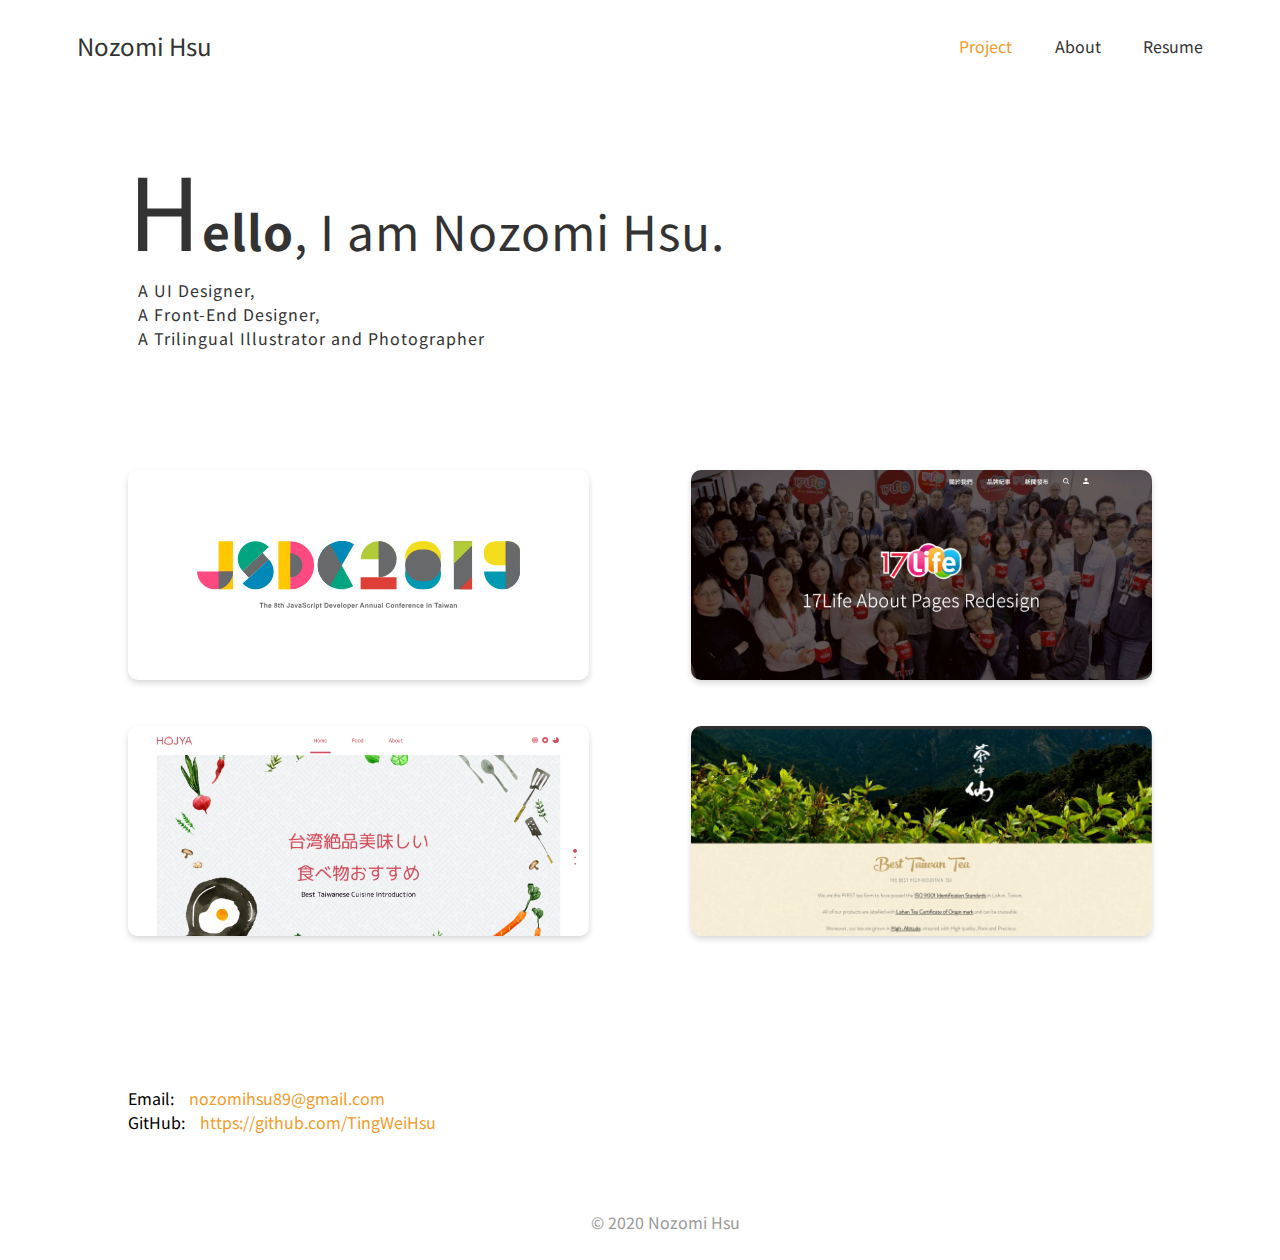
==== index.html @ 860fde5e "testing" ====
<!DOCTYPE html>
<html lang="en">
<head>
    <meta charset="utf-8">
    <meta http-equiv="X-UA-Compatible" content="IE=edge">
    <meta name="viewport" content="width=device-width, initial-scale=1">
    <meta name="renderer" content="webkit">
    <link rel="shortcut icon" type="image/png" href=""/>
    <title>Nozomi Hsu</title>
    <meta name="description" content="Nozomi Hsu, a UI designer's portfolio web" />
    <meta name="keywords" content="Nozomi,TingWei,Hsu,portfolio,works,jobs,illustrator,UI,UX,Designer" />
    <meta name="copyright" content="Nozomi Hsu" />
    <meta name="author" content="Nozomi Hsu">
    <link href="https://fonts.googleapis.com/css?family=Noto+Sans+TC&display=swap" rel="stylesheet">
    <link rel="stylesheet" type="text/css" href="sass/reset.css" media="all" />
    <link rel="stylesheet" type="text/css" href="sass/style.css" media="all" />
</head>
<body class="wrap">
    <nav class="navigation">
        <div class="navigation__title"><a href="index.html" >Nozomi Hsu</a></div>
        <div class="navigation__list">
            <a href="index.html" class="navigation__list--active">Project</a>
            <a href="https://medium.com/@nozomihsu" target="_blank">About</a>
            <a href="https://drive.google.com/file/d/1fZrDjaXL3hizTKnYg3GWvmfDNclPQWxR/view?usp=sharing" target="_blank">Resume</a>
        </div>
    </nav>

    <header class="header__sec">
        <h1 class="header__sec--title">
            <span class="text--largest">H</span><span class="text--bolder">ello</span>, I am Nozomi Hsu.
        </h1>
        <p class="header__sec--para">
            A UI Designer,<br>
            A Front-End Designer,<br>
            A Trilingual Illustrator and Photographer
        </p>
    </header>

    <main>
        <div class="main__container">
            <section class="main__container__item">
                <div class="main__container__image--jsdc"></div>
                <a href="https://www.behance.net/gallery/88829731/JSDC2019-" target="_blank">
                    <div class="overlay">
                        <h2 class="bolder-text">JSDC 2019 Visual Design</h2>
                    </div>
                </a>
            </section>
            <section class="main__container__item">
                <div class="main__container__img--about"></div>
                <a href="https://www.behance.net/gallery/88892265/17Life-Redesign-" target="_blank">
                    <div class="overlay">
                        <h2 class="bolder-text">About Page Redesign Project</h2>
                    </div>
                </a>
            </section>
        </div>
        <div class="main__container">
            <section class="main__container__item">
                <div class="main__container__img--hojya"></div>
                <a href="https://github.com/TingWeiHsu/HoJya" target="_blank">
                    <div class="overlay">
                        <h2 class="bolder-text">HOJYA Taiwanese Food Web Design</h2>
                    </div>
                </a>
            </section>
            <section class="main__container__item">
                <div class="main__container__img--tea"></div>
                <a href="https://www.behance.net/gallery/72332009/Redesign-Taiwanese-Tea-Shop-Site" target="_blank">
                    <div class="overlay">
                        <h2 class="bolder-text">Taiwanese Tea Shop Site UI Redesign</h2>
                    </div>
                </a>
            </section>
        </div>
    </main>

    <footer class="footer">
        <div class="footer__infor">
            Email:<a href="mailto:nozomihsu89@gmail.com" class="text--theme">nozomihsu89@gmail.com</a><br>
            GitHub:<a href="https://github.com/TingWeiHsu" target="_blank" class="text--theme">https://github.com/TingWeiHsu</a>   
        </div>
        <div class="footer__copyright">© 2020 Nozomi Hsu </div>
    </footer>
    
</body>
</html>
---- sass/style.css ----
@charset "UTF-8";
/* ======================= css reset ========================== */
html, body, div, span, applet, object, iframe,
h1, h2, h3, h4, h5, h6, p, blockquote, pre,
a, abbr, acronym, address, big, cite, code,
del, dfn, em, img, ins, kbd, q, s, samp,
small, strike, strong, sub, sup, tt, var,
b, u, i, center,
dl, dt, dd, ol, ul, li,
fieldset, form, label, legend,
table, caption, tbody, tfoot, thead, tr, th, td,
article, aside, canvas, details, embed,
figure, figcaption, footer, header, hgroup,
menu, nav, output, ruby, section, summary,
time, mark, audio, video {
  margin: 0;
  padding: 0;
  border: 0;
  font-size: 100%;
  font-weight: normal;
  font: inherit;
  vertical-align: baseline;
  font-family: 'Noto Sans TC', sans-serif, "微軟正黑體";
}

/* HTML5 display-role reset for older browsers */
article, aside, details, figcaption, figure,
footer, header, hgroup, menu, nav, section {
  display: block;
}

body {
  line-height: 1;
}

ol, ul {
  list-style: none;
}

blockquote, q {
  quotes: none;
}

blockquote:before, blockquote:after,
q:before, q:after {
  content: '';
  content: none;
}

table {
  border-collapse: collapse;
  border-spacing: 0;
}

/* ======================= css common style ========================== */
a {
  text-decoration: none;
  color: #333333;
  font-size: 1rem;
}

a:hover {
  color: #f39a27;
}

h1, h2, h3, h4, h5, h6, p, li {
  color: #333333;
  letter-spacing: 1px;
}

* {
  -webkit-box-sizing: border-box;
  box-sizing: border-box;
}

.wrap {
  margin: 0 6vw;
}

.navigation {
  display: -webkit-box;
  display: -ms-flexbox;
  display: flex;
  -webkit-box-align: center;
      -ms-flex-align: center;
          align-items: center;
  -webkit-box-pack: justify;
      -ms-flex-pack: justify;
          justify-content: space-between;
  margin: 34px 0;
}

.navigation .navigation__title a {
  font-size: 1.5rem;
}

.navigation .navigation__list a {
  padding-right: 3vw;
}

.navigation .navigation__list a:nth-child(3) {
  padding-right: 0;
}

.navigation .navigation__list a.navigation__list--active {
  color: #f39a27;
}

.header__sec {
  margin: 100px 4vw;
}

.header__sec .header__sec--title {
  font-size: 3rem;
}

.header__sec .header__sec--title .text--largest {
  font-size: 6.25rem;
}

.header__sec .header__sec--title .text--bolder {
  font-weight: bold;
}

.header__sec .header__sec--para {
  padding: 20px 10px;
  line-height: 1.5;
}

.main__container {
  display: -webkit-box;
  display: -ms-flexbox;
  display: flex;
  margin: 0 4vw 46px 4vw;
  width: auto;
  -webkit-box-align: center;
      -ms-flex-align: center;
          align-items: center;
  -webkit-box-pack: justify;
      -ms-flex-pack: justify;
          justify-content: space-between;
}

.main__container .main__container__item {
  width: 45%;
  height: 210px;
  position: relative;
  border-radius: 10px;
  -webkit-box-shadow: 0 3px 6px 0 rgba(0, 0, 0, 0.16);
          box-shadow: 0 3px 6px 0 rgba(0, 0, 0, 0.16);
}

.main__container .main__container__item .main__container__image--jsdc {
  border-radius: 10px;
  background-image: url("../image/homepage/jsdclogo.svg");
  background-color: transparent;
  height: 210px;
  background-position: center;
  background-repeat: no-repeat;
  background-size: 70%;
}

.main__container .main__container__item .main__container__img--about {
  border-radius: 10px;
  background-image: url("../image/homepage/17about.jpg");
  background-color: transparent;
  height: 210px;
  background-position: center;
  background-repeat: no-repeat;
  background-size: cover;
}

.main__container .main__container__item .main__container__img--hojya {
  border-radius: 10px;
  background-image: url("../image/homepage/hojya.png");
  background-color: #F4F5F6;
  height: 210px;
  background-position: top;
  background-repeat: no-repeat;
  background-size: cover;
}

.main__container .main__container__item .main__container__img--tea {
  border-radius: 10px;
  background-image: url("../image/homepage/tea.jpg");
  background-color: transparent;
  height: 210px;
  background-position: center;
  background-repeat: no-repeat;
  background-size: cover;
}

.main__container .main__container__item .overlay {
  position: absolute;
  top: 0;
  bottom: 0;
  left: 0;
  right: 0;
  height: 100%;
  width: 100%;
  border-radius: 10px;
  opacity: 0;
  -webkit-transition: .5s ease;
  transition: .5s ease;
  background-color: rgba(243, 154, 39, 0.85);
}

.main__container .main__container__item .overlay .bolder-text {
  color: white;
  font-weight: bold;
  position: absolute;
  line-height: 1.5;
  top: 50%;
  left: 50%;
  -webkit-transform: translate(-50%, -50%);
  transform: translate(-50%, -50%);
  text-align: center;
}

.main__container .main__container__item:hover .overlay {
  opacity: 1;
}

.footer {
  margin: 150px 0 30px 4vw;
}

.footer .footer__infor {
  padding-bottom: 50px;
  line-height: 1.5;
}

.footer .footer__infor .text--theme {
  padding-left: 15px;
  color: #f39a27;
}

.footer .footer__copyright {
  text-align: center;
  padding-top: 30px;
  color: #999999;
}

@media (max-width: 480px) {
  .navigation {
    display: block;
  }
  .navigation .navigation__list {
    padding-top: 20px;
  }
  .header__sec {
    margin: 80px 4vw 60px 4vw;
  }
  .header__sec .header__sec--title {
    font-size: 2rem;
  }
  .header__sec .header__sec--title .text--largest {
    font-size: 5rem;
  }
  .header__sec .header__sec--title .text--bolder {
    font-weight: bold;
  }
  .main__container {
    display: block;
    margin: 0px 4vw 0px 4vw;
  }
  .main__container .main__container__item {
    width: 100%;
    height: 210px;
    margin: 28px 0;
  }
  .footer {
    margin: 80px 4vw 28px 4vw;
  }
  .footer .footer__infor br {
    display: none;
  }
  .footer .footer__infor .text--theme {
    padding: 0 0;
    display: block;
  }
}
/*# sourceMappingURL=style.css.map */
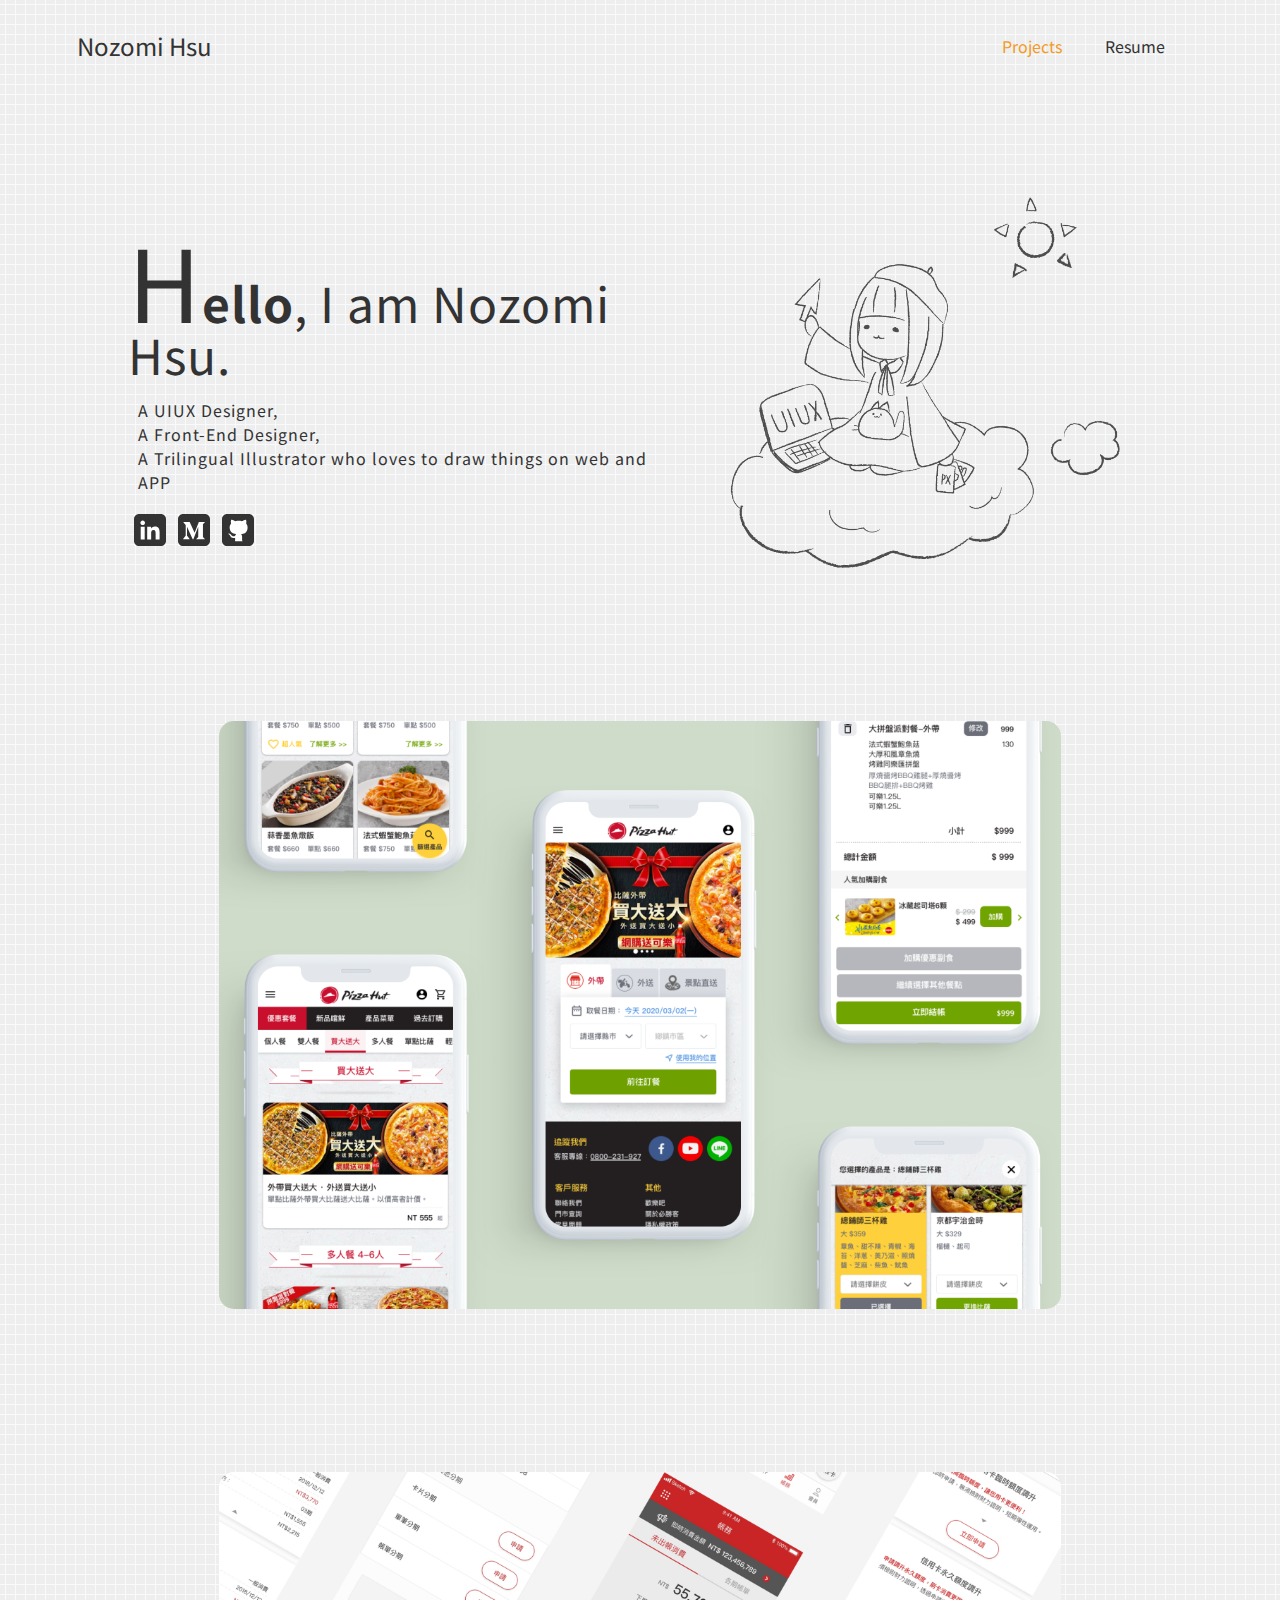
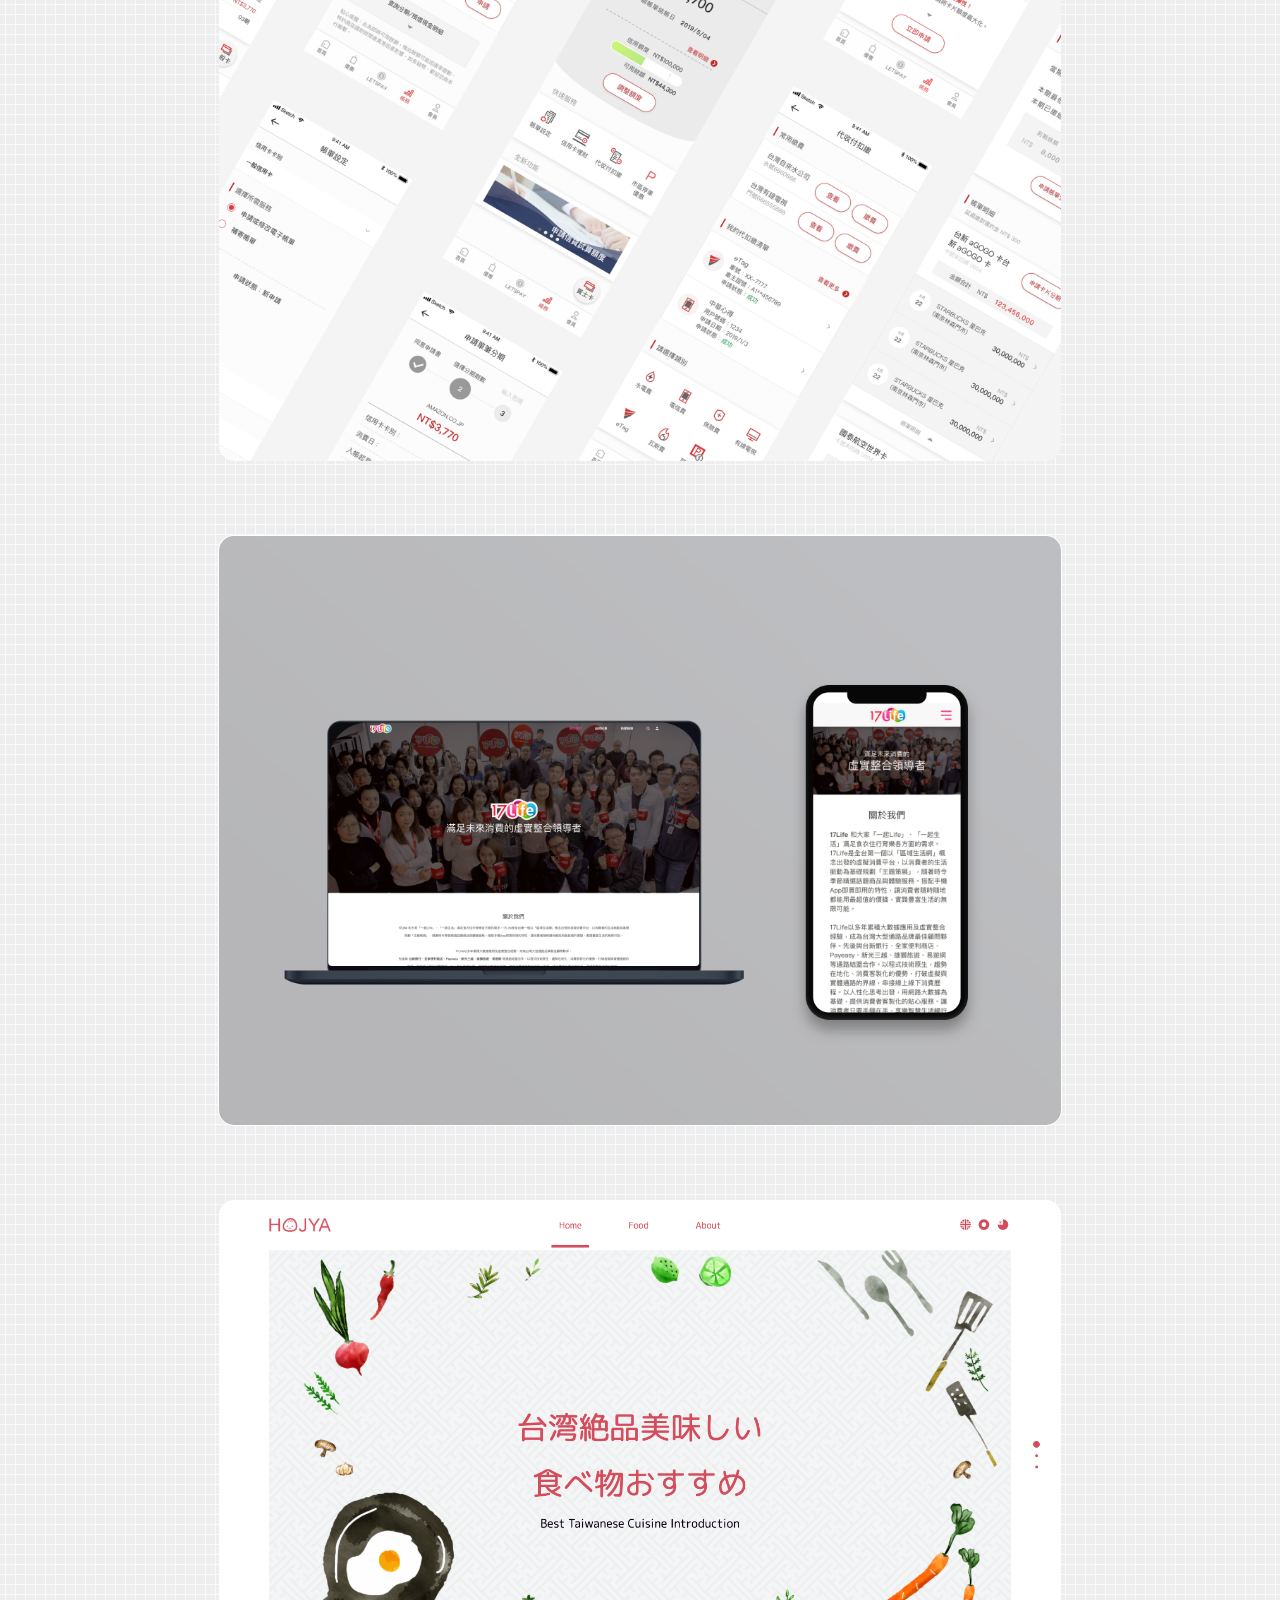
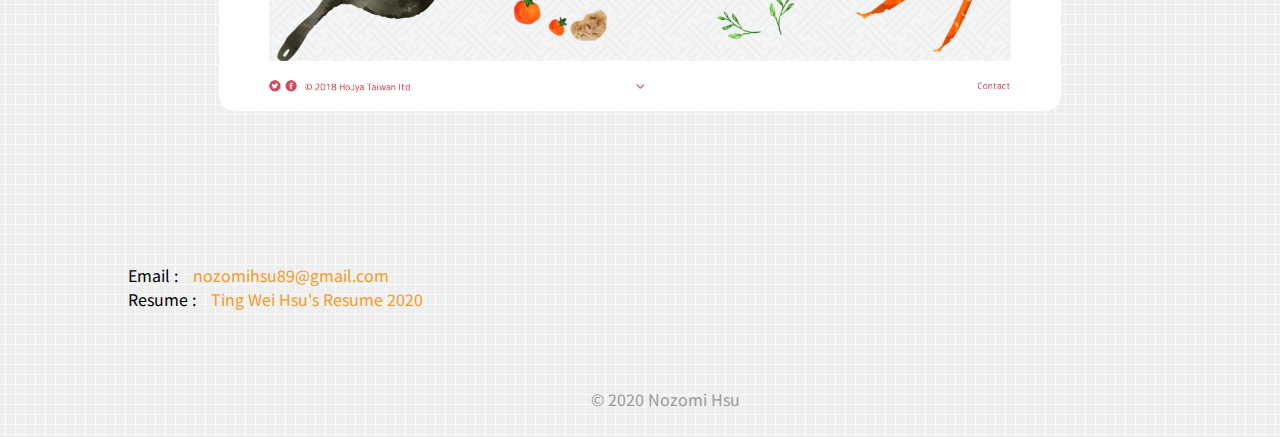
==== commit d8154e7b: "redesign the website for new version basic finished" ====
--- a/index.html
+++ b/index.html
@@ -19,24 +19,123 @@
     <nav class="navigation">
         <div class="navigation__title"><a href="index.html" >Nozomi Hsu</a></div>
         <div class="navigation__list">
-            <a href="index.html" class="navigation__list--active">Project</a>
-            <a href="https://medium.com/@nozomihsu" target="_blank">About</a>
-            <a href="https://drive.google.com/file/d/1fZrDjaXL3hizTKnYg3GWvmfDNclPQWxR/view?usp=sharing" target="_blank">Resume</a>
+            <a href="index.html" class="navigation__list--active">Projects</a>
+            <!-- <a href="https://medium.com/@nozomihsu" target="_blank">About</a> -->
+            <a href="https://drive.google.com/file/d/18PZHGTj461xkDct2hyRKhwxTHS4L-NB6/view?usp=sharing" target="_blank">Resume</a>
         </div>
     </nav>
 
     <header class="header__sec">
-        <h1 class="header__sec--title">
-            <span class="text--largest">H</span><span class="text--bolder">ello</span>, I am Nozomi Hsu.
-        </h1>
-        <p class="header__sec--para">
-            A UI Designer,<br>
-            A Front-End Designer,<br>
-            A Trilingual Illustrator and Photographer
-        </p>
+        <div class="header__sec--information">
+            <h1 class="header__sec--title">
+                <span class="text--largest">H</span><span class="text--bolder">ello</span>, I am Nozomi Hsu.
+            </h1>
+            <p class="header__sec--para">
+                A UIUX Designer,<br>
+                A Front-End Designer,<br>
+                A Trilingual Illustrator who loves to draw things on web and APP<br>
+            </p>
+            <div>
+                <a href="https://www.linkedin.com/in/tingwei-hsu-nozomi" target="_blank" class="header__link link__media--linkedin"></a>
+                <a href="https://medium.com/@nozomihsu" target="_blank" class="header__link link__media--medium"></a>
+                <a href="https://github.com/TingWeiHsu" target="_blank" class="header__link link__media--github"></a>
+            </div>
+        </div>
+        <div class="header__sec--banner">
+            <img src="./image/homepage/self_dark.png" alt="I am Nozomi, an illustrator and a UIUX Designer">
+        </div>
     </header>
 
     <main>
+        <div class="project__sec">
+            <a href="https://link.medium.com/4LnDRym8u9" target="_blank">
+                <img src="./image/homepage/pizzahut_redesign_project.png" alt="">
+                <div class="overlay">
+                    <div class="project--box">
+                        <h2 class="project--box__title">PizzaHut UX Research & Web Redesign</h2>
+                        <p class="project--box__tag">UX Design</p>
+                        <p class="project--box__tag">Usability testing</p>
+                        <p class="project--box__tag">User Interview</p>
+                        <p class="project--box__tag">UI Design</p>
+                        <p class="project--box__detail">
+                            <span class="detail--title">Timeline:</span>Dec. 2019 - May 2020
+                        </p>
+                    </div>
+                </div>
+            </a>
+        </div>
+
+        <div class="project__sec">
+            <a href="https://www.behance.net/gallery/88829731/JSDC2019-" target="_blank">
+                <img src="./image/homepage/jsdc__graphicdesign.png" alt="">
+                <div class="overlay">
+                    <div class="project--box">
+                        <h2 class="project--box__title">JavaScript Developer Conference 2019 Visual Design</h2>
+                        <p class="project--box__tag">Visual Design</p>
+                        <p class="project--box__tag">Character Design</p>
+                        <p class="project--box__detail">
+                            <span class="detail--title">Timeline:</span>April - Oct. 2019
+                        </p>
+                    </div>
+                </div>
+            </a>
+        </div>
+
+        <div class="project__sec">
+            <a href="#" target="_blank" style="pointer-events: none;">
+                <img src="./image/homepage/richart_life_cardaily_redesign.png" alt="">
+                <div class="overlay">
+                    <div class="project--box">
+                        <h2 class="project--box__title">Bank APP UI Redesign
+                            <img src="./image/homepage/Lock.svg" alt="" class="sec--locked">
+                        </h2>
+                        <p class="project--box__tag">UI Design</p>
+                        <p class="project--box__tag">Web Development</p>
+                        <p class="project--box__tag">Design Guideline</p>
+                        <p class="project--box__detail">
+                            <span class="detail--title">Timeline:</span>Feb. 2019 - March. 2020
+                        </p>
+                    </div>
+                </div>
+            </a>
+        </div>
+
+        <div class="project__sec">
+            <a href="https://www.behance.net/gallery/88892265/17Life-Redesign-" target="_blank">
+                <img src="./image/homepage/17life_redesign.png" alt="" style="background-color: #ffffff;">
+                <div class="overlay">
+                    <div class="project--box">
+                        <h2 class="project--box__title">17Life About Page Redesign</h2>
+                        <p class="project--box__tag">UI Design</p>
+                        <p class="project--box__tag">Web Development</p>
+                        <p class="project--box__detail">
+                            <span class="detail--title">Timeline:</span>Dec. 2018 - Feb. 2019
+                        </p>
+                    </div>
+                </div>
+            </a>
+        </div>
+
+        <div class="project__sec">
+            <a href="https://hojya-taiwan-food.firebaseapp.com/index.html" target="_blank">
+                <img src="./image/homepage/hojya_project.png" alt="">
+                <div class="overlay">
+                    <div class="project--box">
+                        <h2 class="project--box__title">HoJya - Taiwanese food website</h2>
+                        <p class="project--box__tag">Web Development</p>
+                        <p class="project--box__tag">UI Design</p>
+                        <p class="project--box__tag">Visual Design</p>
+                        <p class="project--box__detail">
+                            <span class="detail--title">Timeline:</span>Oct. 2018 - Nov. 2018
+                        </p>
+                    </div>
+                </div>
+            </a>
+        </div>
+
+    </main>
+
+    <!-- <main>
         <div class="main__container">
             <section class="main__container__item">
                 <div class="main__container__image--jsdc"></div>
@@ -73,12 +172,12 @@
                 </a>
             </section>
         </div>
-    </main>
+    </main> -->
 
     <footer class="footer">
         <div class="footer__infor">
-            Email:<a href="mailto:nozomihsu89@gmail.com" class="text--theme">nozomihsu89@gmail.com</a><br>
-            GitHub:<a href="https://github.com/TingWeiHsu" target="_blank" class="text--theme">https://github.com/TingWeiHsu</a>   
+            Email :<a href="mailto:nozomihsu89@gmail.com" class="text--theme">nozomihsu89@gmail.com</a><br>
+            Resume :<a href="https://drive.google.com/file/d/18PZHGTj461xkDct2hyRKhwxTHS4L-NB6/view?usp=sharing" target="_blank" class="text--theme">Ting Wei Hsu's Resume 2020</a>   
         </div>
         <div class="footer__copyright">© 2020 Nozomi Hsu </div>
     </footer>
--- a/sass/style.css
+++ b/sass/style.css
@@ -75,6 +75,13 @@
 
 .wrap {
   margin: 0 6vw;
+  background-color: #eeeeee;
+  background-image: url("../image/homepage/chalk_bg_white.svg");
+  background-repeat: repeat;
+}
+
+.gray_bg {
+  background-color: #f4f4f4;
 }
 
 .navigation {
@@ -108,23 +115,153 @@
 
 .header__sec {
   margin: 100px 4vw;
-}
-
-.header__sec .header__sec--title {
+  display: -webkit-box;
+  display: -ms-flexbox;
+  display: flex;
+  -webkit-box-align: center;
+      -ms-flex-align: center;
+          align-items: center;
+  -webkit-box-pack: justify;
+      -ms-flex-pack: justify;
+          justify-content: space-between;
+}
+
+.header__sec .header__sec--information {
+  width: 80vw;
+}
+
+.header__sec .header__sec--information .header__sec--title {
   font-size: 3rem;
 }
 
-.header__sec .header__sec--title .text--largest {
+.header__sec .header__sec--information .header__sec--title .text--largest {
   font-size: 6.25rem;
 }
 
-.header__sec .header__sec--title .text--bolder {
+.header__sec .header__sec--information .header__sec--title .text--bolder {
   font-weight: bold;
 }
 
-.header__sec .header__sec--para {
+.header__sec .header__sec--information .header__sec--para {
   padding: 20px 10px;
   line-height: 1.5;
+}
+
+.header__sec .header__sec--information .header__link {
+  display: inline-block;
+  height: 32px;
+  width: 32px;
+  background-size: 32px;
+  margin: 0px 4px;
+}
+
+.header__sec .header__sec--information .link__media--linkedin {
+  margin: 0px 4px 0px 6px;
+  background-image: url(../image/media/linkedin.svg);
+}
+
+.header__sec .header__sec--information .link__media--linkedin:hover {
+  background-image: url(../image/media/linkedin-hover.svg);
+}
+
+.header__sec .header__sec--information .link__media--medium {
+  background-image: url(../image/media/medium.svg);
+}
+
+.header__sec .header__sec--information .link__media--medium:hover {
+  background-image: url(../image/media/medium-hover.svg);
+}
+
+.header__sec .header__sec--information .link__media--github {
+  background-image: url(../image/media/github.svg);
+}
+
+.header__sec .header__sec--information .link__media--github:hover {
+  background-image: url(../image/media/github-hover.svg);
+}
+
+.header__sec .header__sec--banner {
+  width: auto;
+}
+
+.header__sec .header__sec--banner img {
+  width: 100%;
+}
+
+.project__sec {
+  width: 75%;
+  margin: 8vh auto;
+  display: -webkit-box;
+  display: -ms-flexbox;
+  display: flex;
+  -webkit-box-pack: center;
+      -ms-flex-pack: center;
+          justify-content: center;
+  position: relative;
+}
+
+.project__sec img {
+  border: 1px solid transparent;
+  border-radius: 16px;
+  width: 100%;
+}
+
+.project__sec .overlay {
+  position: absolute;
+  top: 0;
+  bottom: 0;
+  left: 0;
+  right: 0;
+  height: 100%;
+  width: 100%;
+  border-radius: 10px;
+  opacity: 0;
+  -webkit-transition: .5s ease;
+  transition: .5s ease;
+  background-color: rgba(33, 33, 33, 0.75);
+}
+
+.project__sec .overlay .project--box {
+  padding: 50px 56px;
+  border-radius: 10px 10px 0 0;
+}
+
+.project__sec .overlay .project--box .project--box__title {
+  font-size: 3rem;
+  margin-bottom: 20px;
+  color: #FFFFFF;
+  line-height: 1.5;
+}
+
+.project__sec .overlay .project--box .project--box__tag {
+  display: -webkit-inline-box;
+  display: -ms-inline-flexbox;
+  display: inline-flex;
+  padding: 8px;
+  font-size: 1rem;
+  color: #f39a27;
+  border: 1px solid #f39a27;
+  border-radius: 4px;
+  margin: 4px;
+}
+
+.project__sec .overlay .project--box .project--box__detail {
+  margin-top: 12px;
+  color: #fcfcfc;
+}
+
+.project__sec .overlay .project--box .project--box__detail .detail--title {
+  display: inline-block;
+  width: 100px;
+}
+
+.project__sec .overlay .project--box .sec--locked {
+  width: 32px;
+  height: 32px;
+}
+
+.project__sec:hover .overlay {
+  opacity: 1;
 }
 
 .main__container {
@@ -243,13 +380,14 @@
 
 @media (max-width: 480px) {
   .navigation {
-    display: block;
+    display: none;
   }
   .navigation .navigation__list {
     padding-top: 20px;
   }
   .header__sec {
-    margin: 80px 4vw 60px 4vw;
+    margin: 40px 1vw 60px 1vw;
+    display: block;
   }
   .header__sec .header__sec--title {
     font-size: 2rem;
@@ -259,6 +397,13 @@
   }
   .header__sec .header__sec--title .text--bolder {
     font-weight: bold;
+  }
+  .project__sec {
+    width: 100%;
+    margin: 4vh auto;
+  }
+  .project__sec .overlay {
+    display: none;
   }
   .main__container {
     display: block;
@@ -280,4 +425,12 @@
     display: block;
   }
 }
+
+.project-title-17life {
+  width: auto;
+  height: 500px;
+  background-image: url("../image/projects/17life-app-icon-1024.png");
+  background-repeat: no-repeat;
+  background-position: center;
+}
 /*# sourceMappingURL=style.css.map */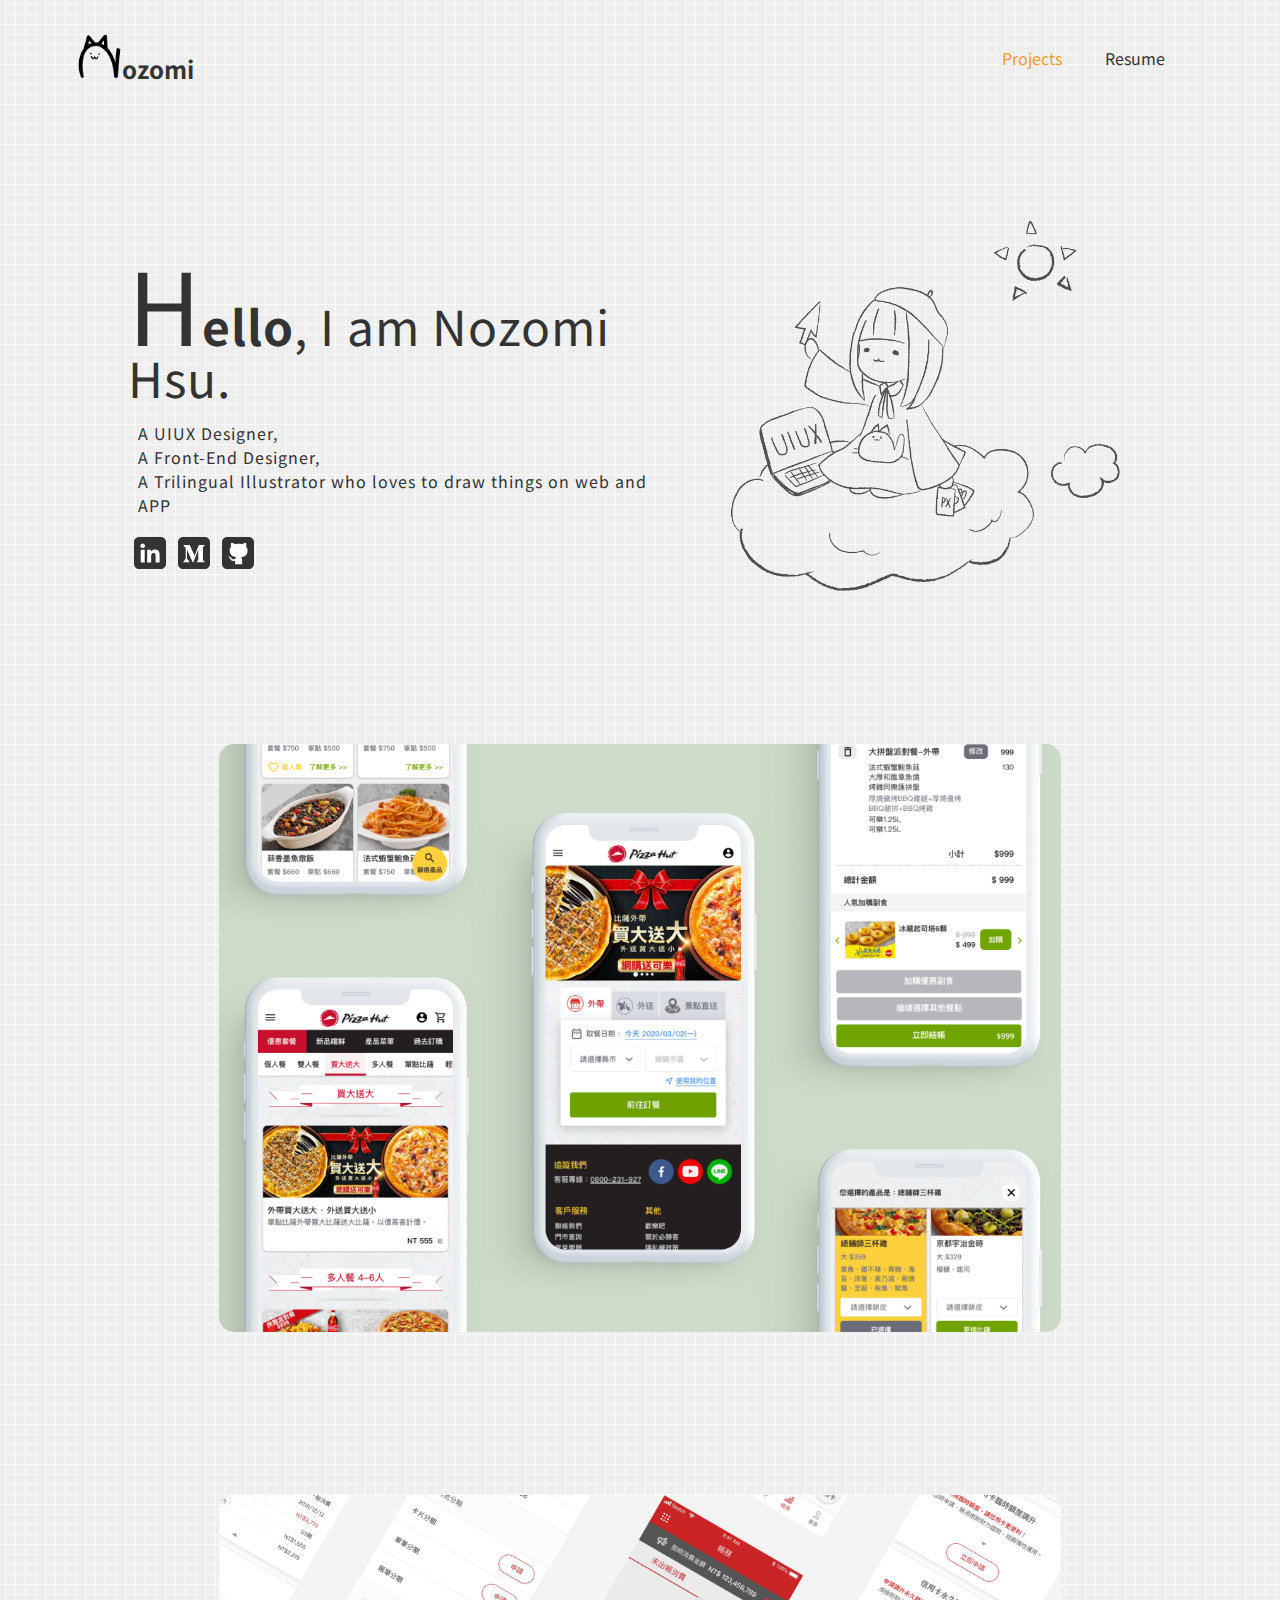
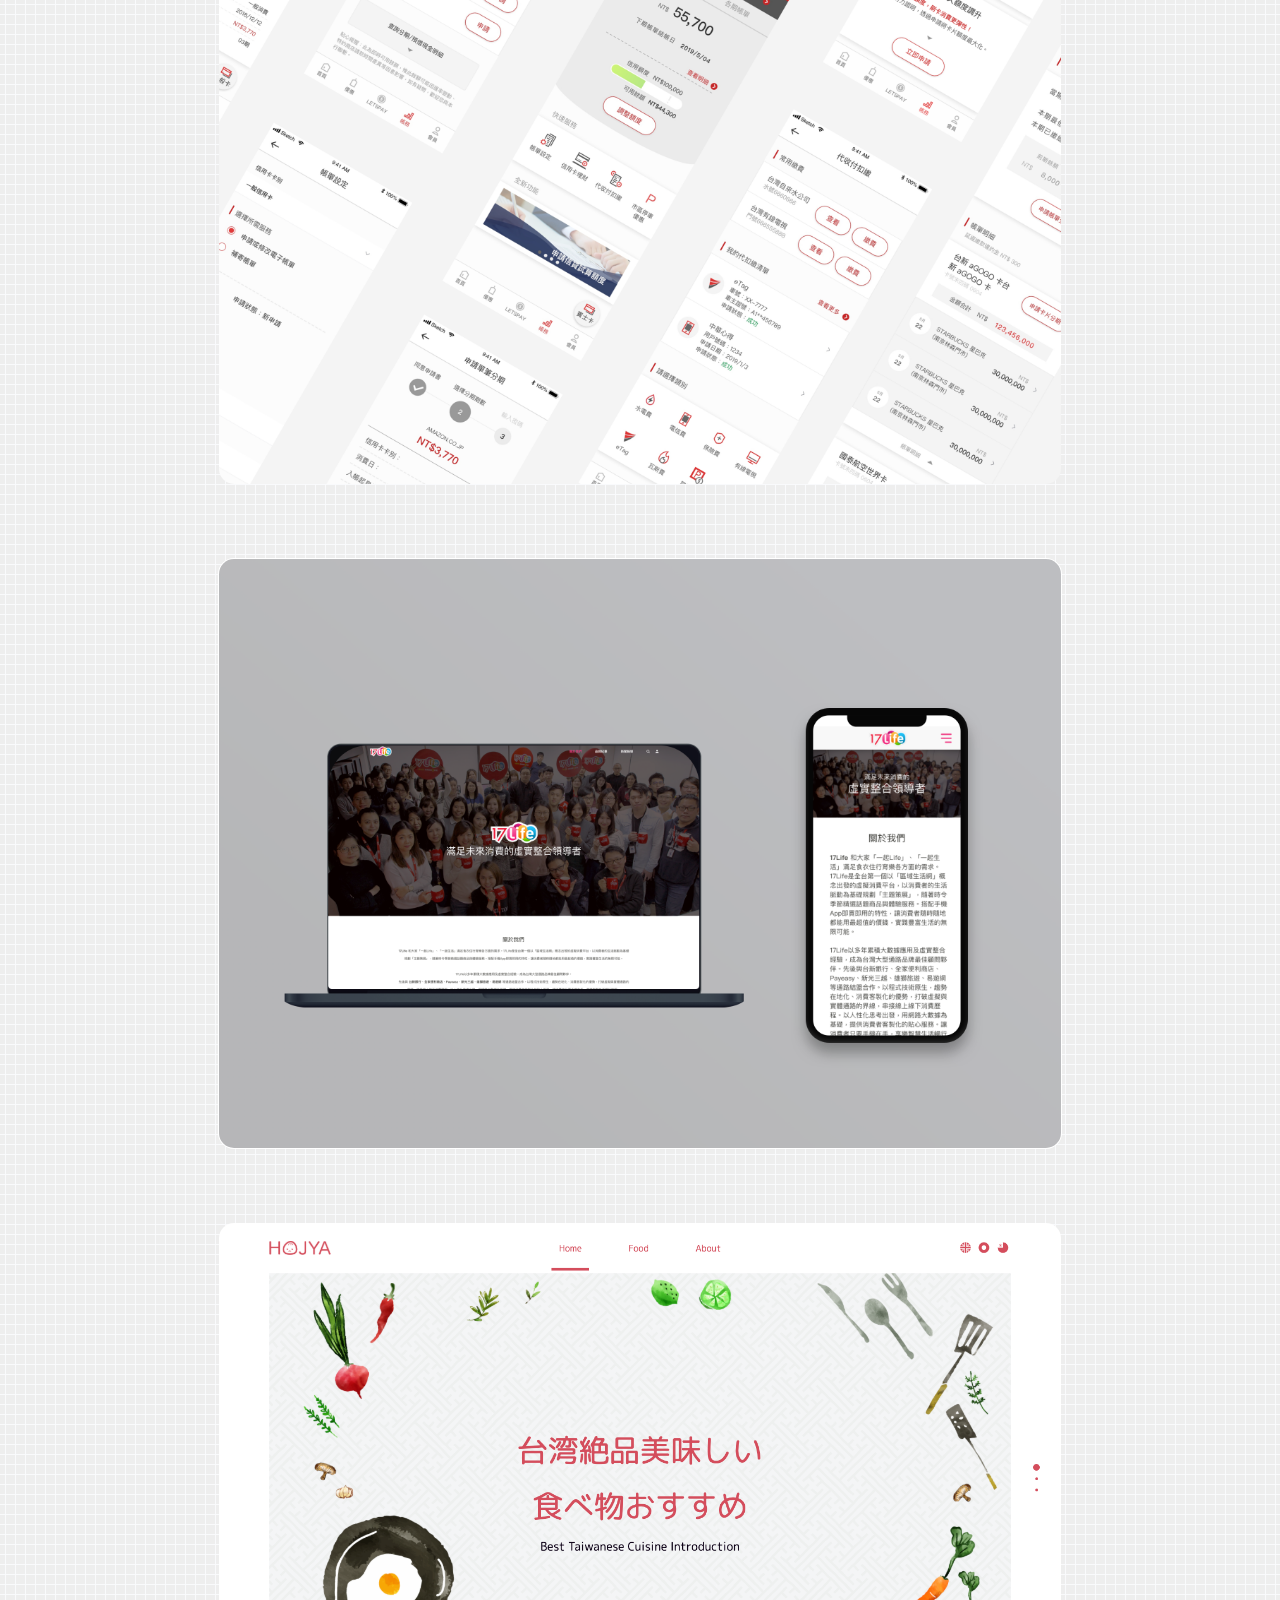
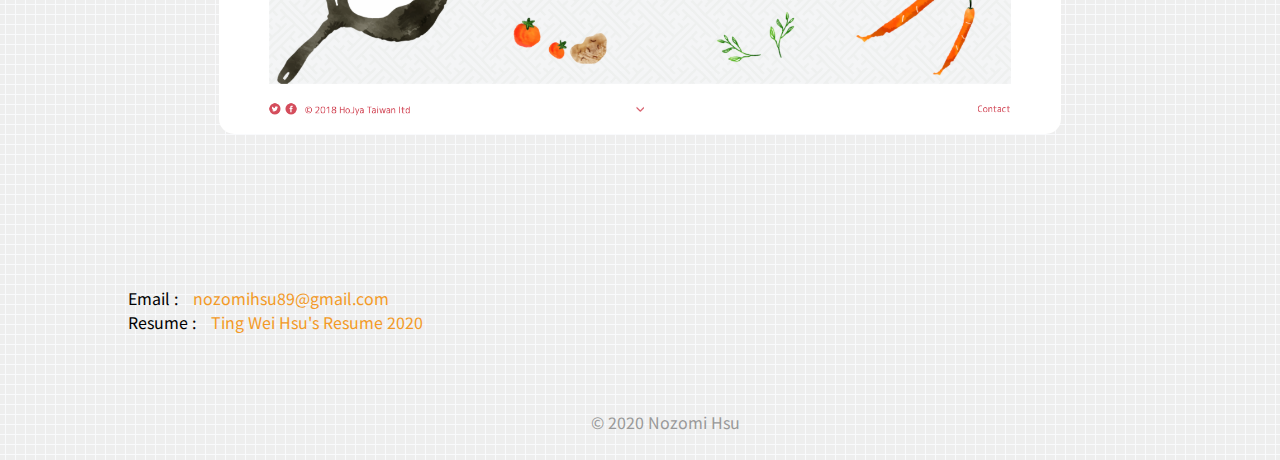
==== commit 7e9e7fbb: "added the favicon" ====
--- a/index.html
+++ b/index.html
@@ -5,7 +5,7 @@
     <meta http-equiv="X-UA-Compatible" content="IE=edge">
     <meta name="viewport" content="width=device-width, initial-scale=1">
     <meta name="renderer" content="webkit">
-    <link rel="shortcut icon" type="image/png" href=""/>
+    <link rel="shortcut icon" type="image/png" href="image/Nozomi Favicon.png"/>
     <title>Nozomi Hsu</title>
     <meta name="description" content="Nozomi Hsu, a UI designer's portfolio web" />
     <meta name="keywords" content="Nozomi,TingWei,Hsu,portfolio,works,jobs,illustrator,UI,UX,Designer" />
@@ -17,7 +17,9 @@
 </head>
 <body class="wrap">
     <nav class="navigation">
-        <div class="navigation__title"><a href="index.html" >Nozomi Hsu</a></div>
+        <div class="navigation__title"><a href="index.html" style="font-weight:bolder;">
+            <img src="./image/Nozomi Favicon.png" alt="" style="height: 45px;">ozomi
+        </a></div>
         <div class="navigation__list">
             <a href="index.html" class="navigation__list--active">Projects</a>
             <!-- <a href="https://medium.com/@nozomihsu" target="_blank">About</a> -->
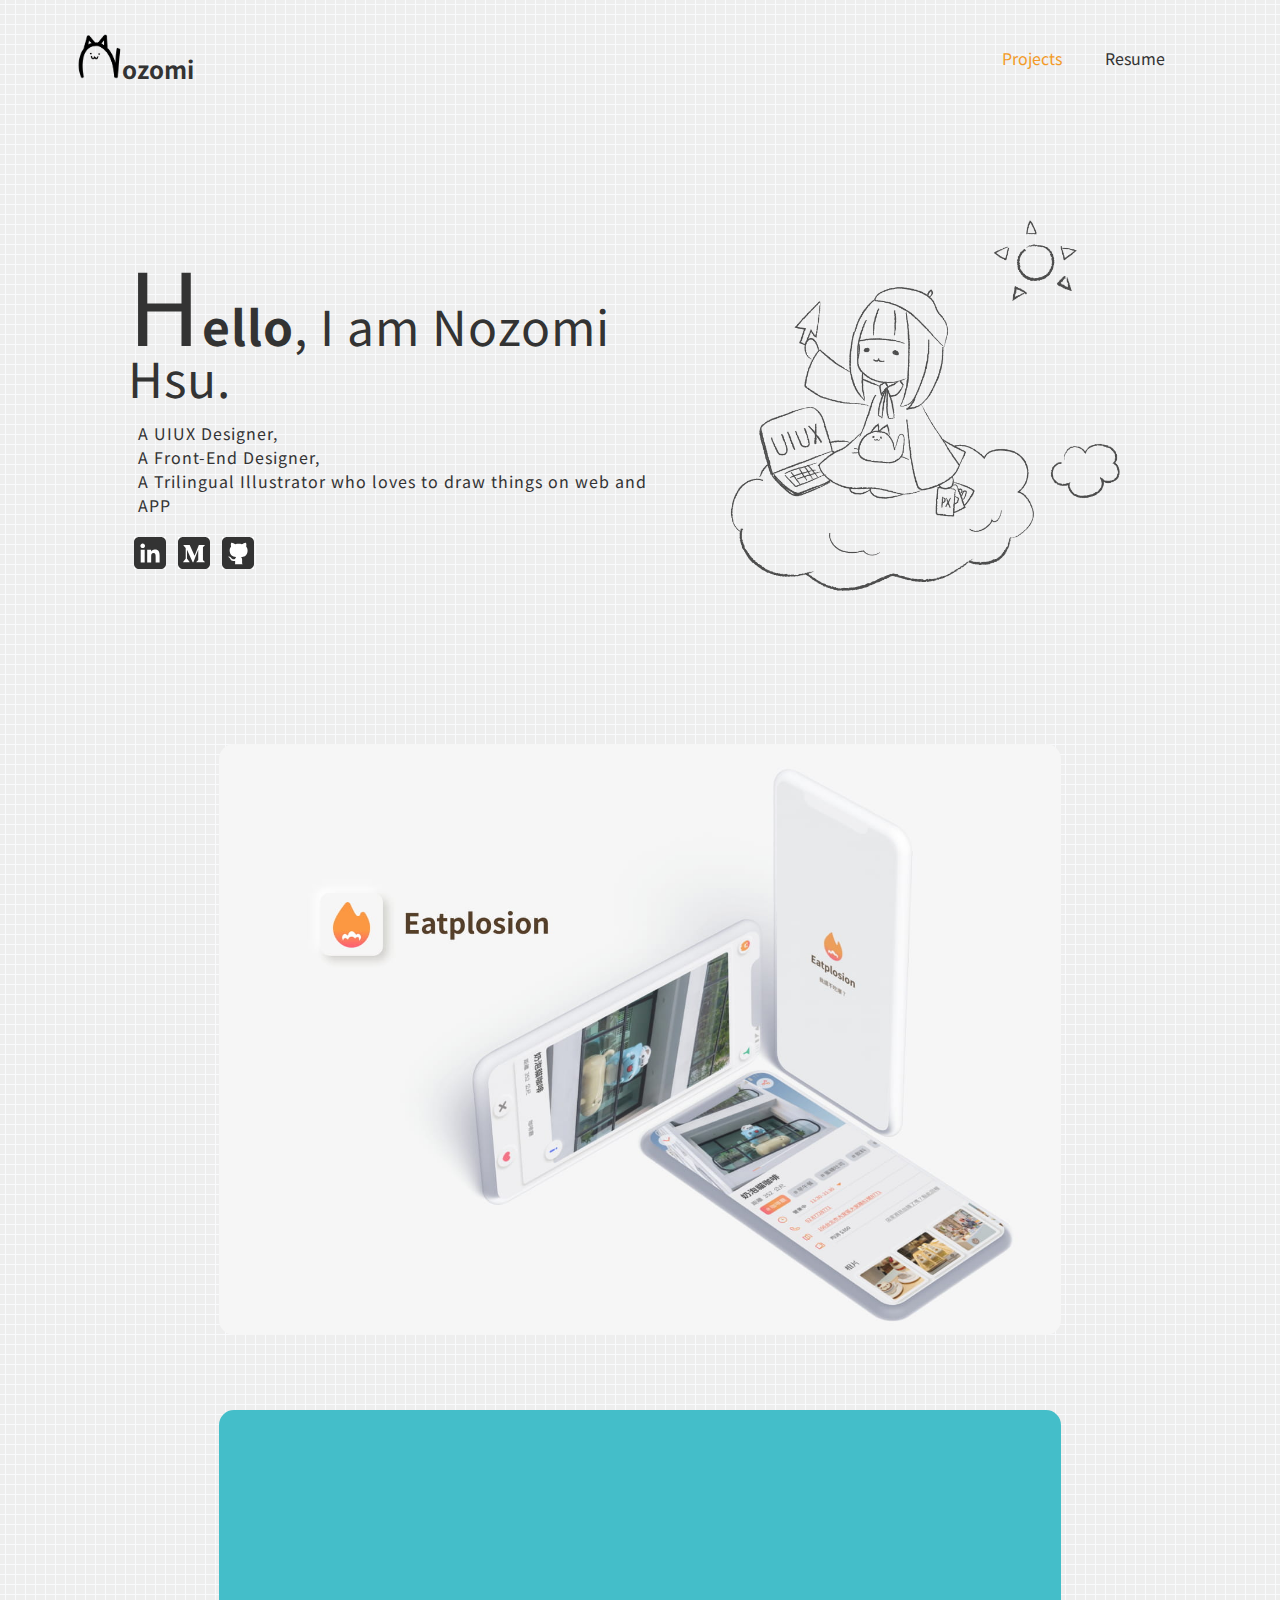
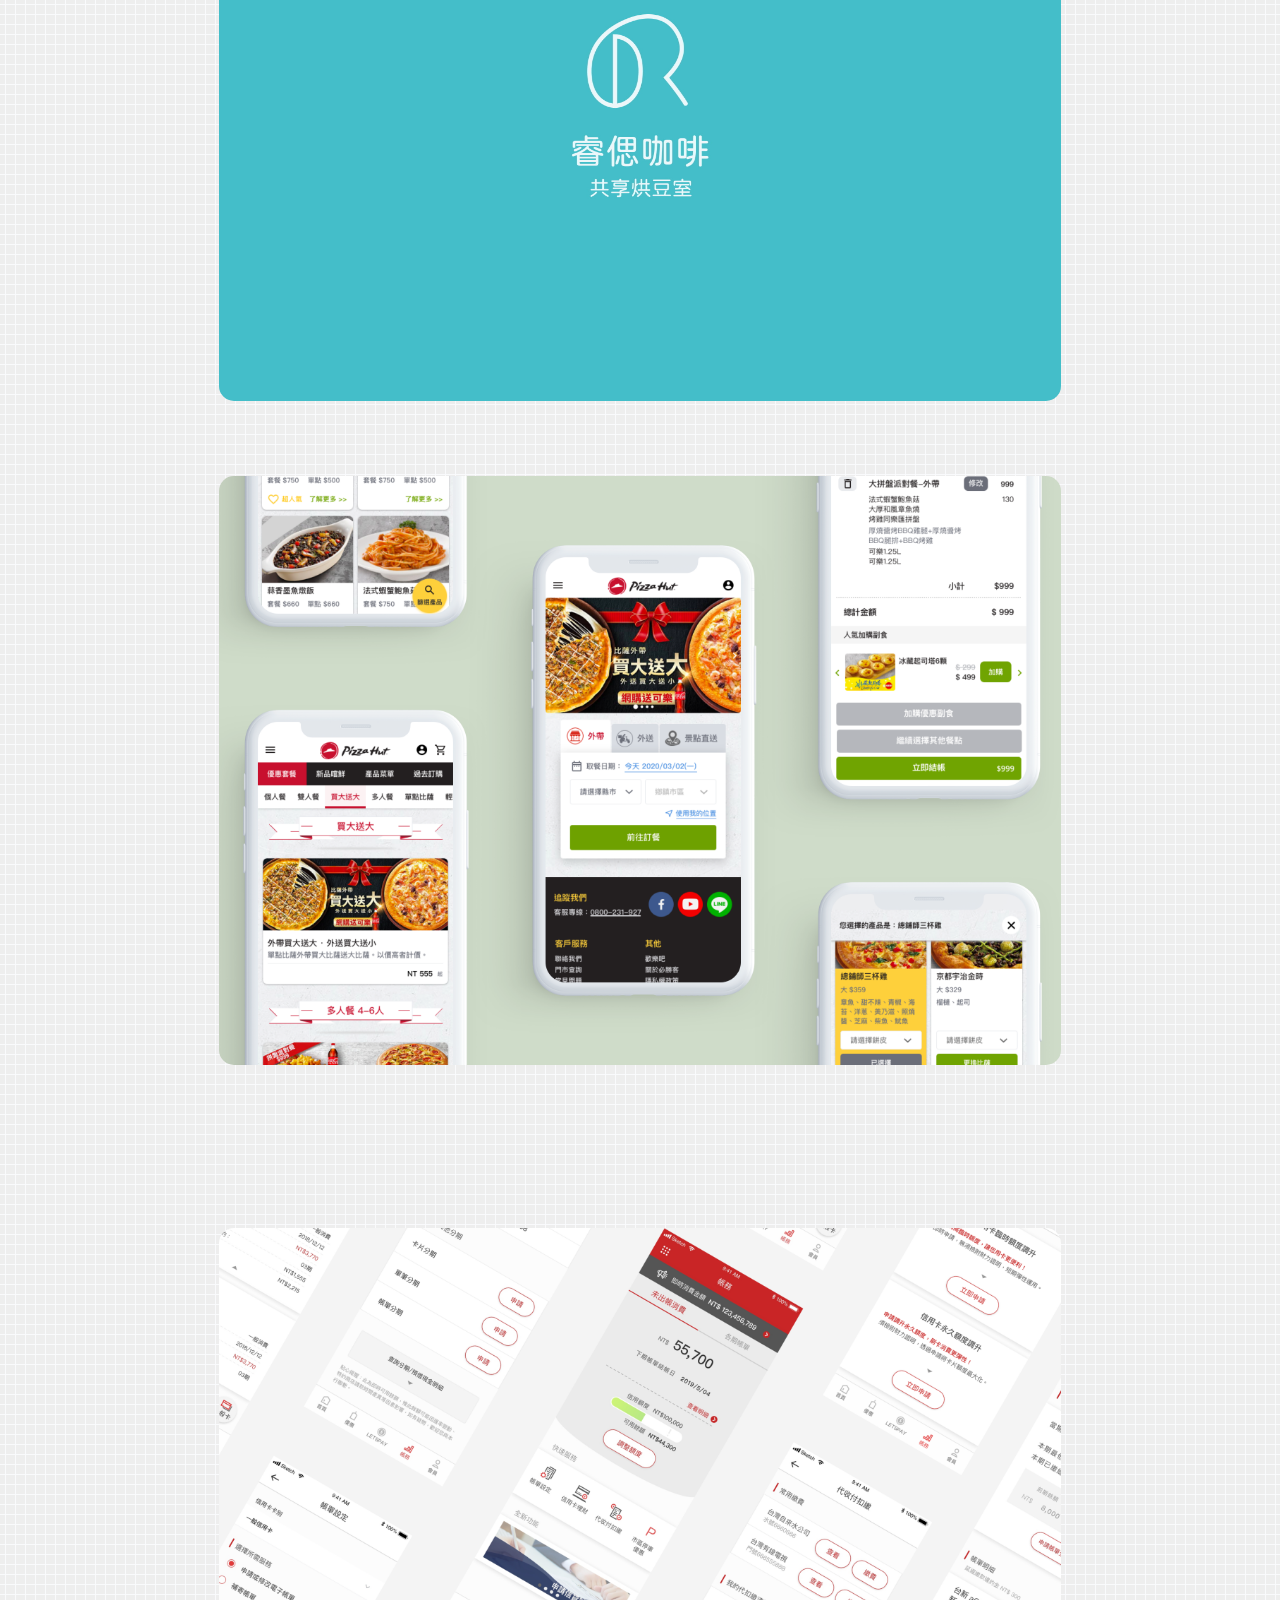
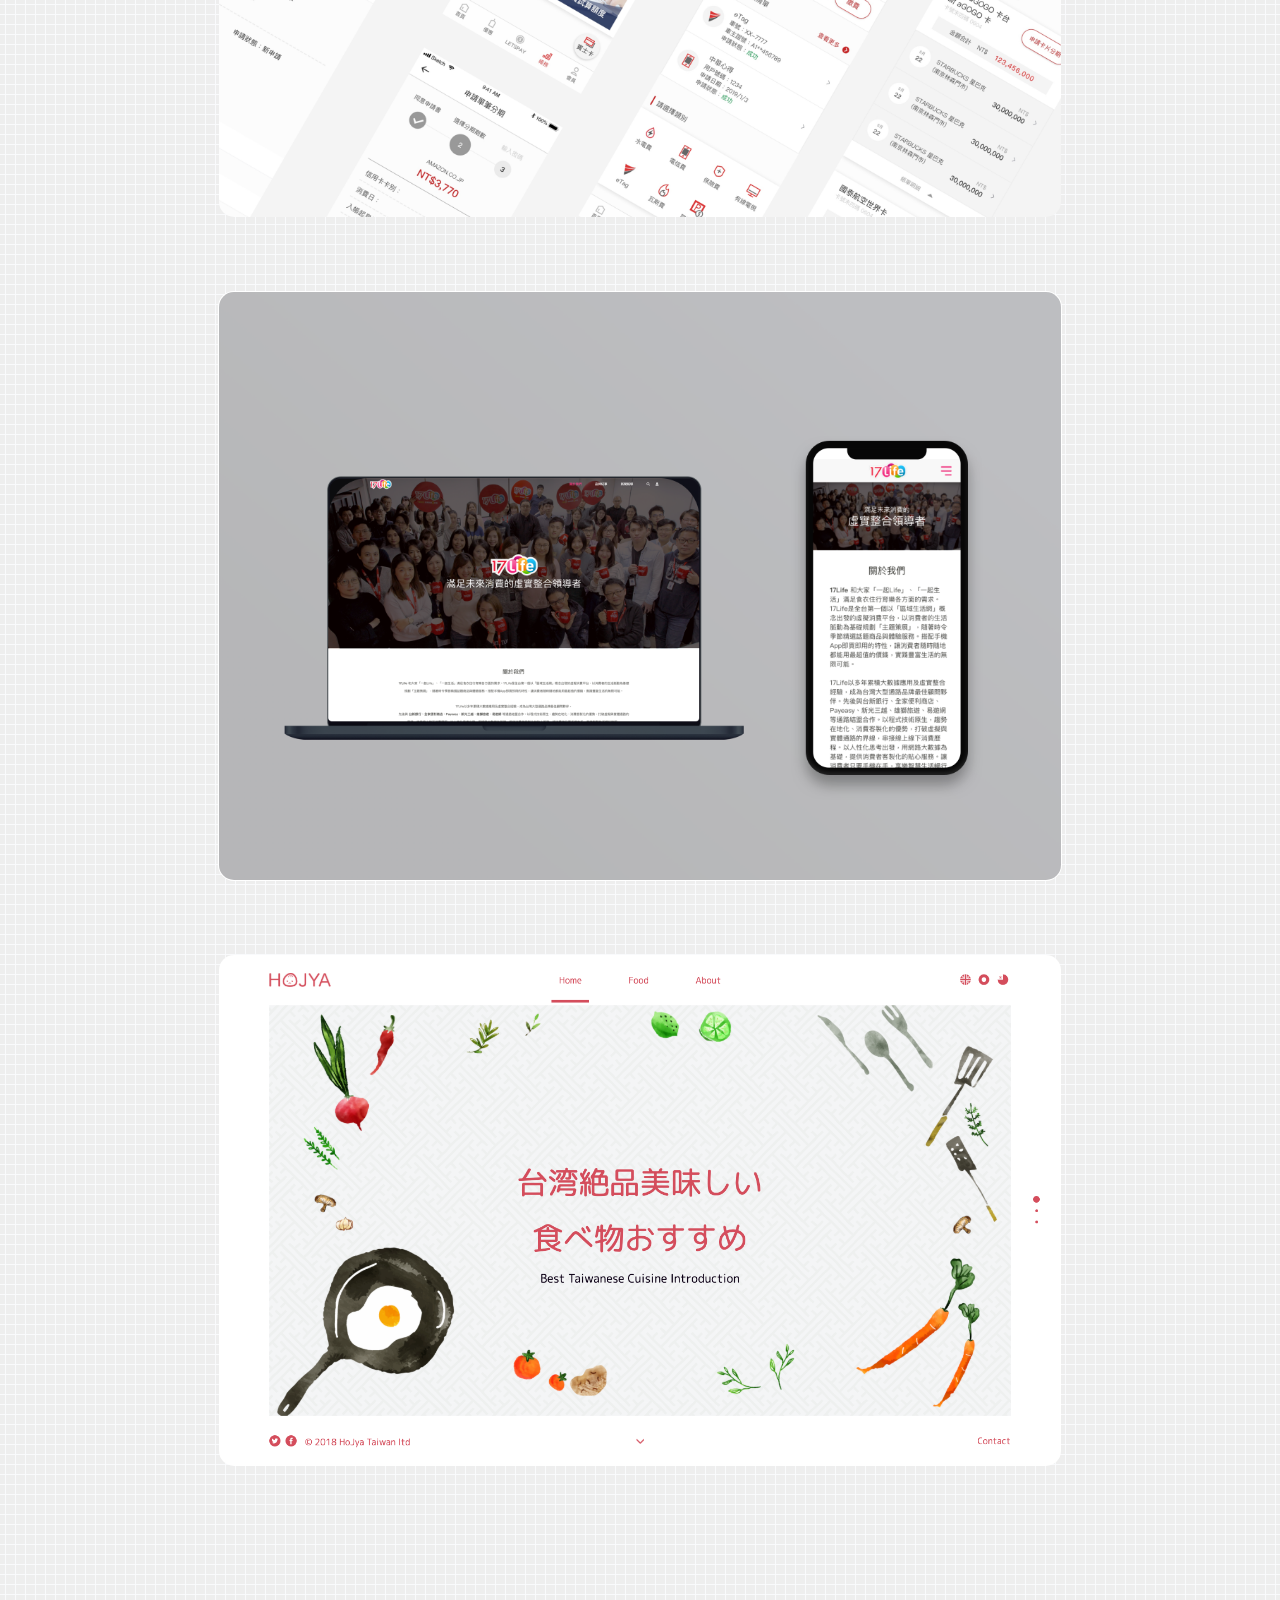
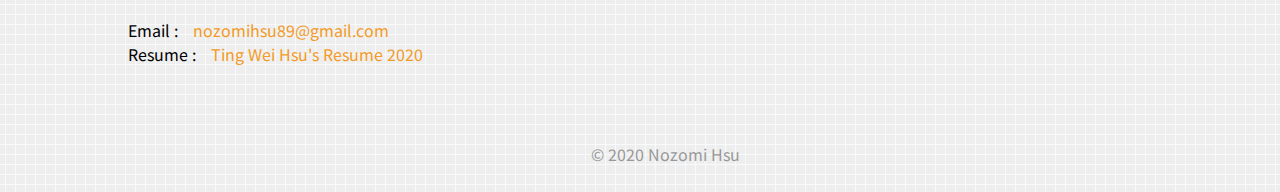
==== commit de5f37d4: "added two projects and change the photos size" ====
--- a/index.html
+++ b/index.html
@@ -50,6 +50,38 @@
 
     <main>
         <div class="project__sec">
+            <a href="https://www.behance.net/gallery/111537765/-Eatplosion-APP" target="_blank">
+                <img src="./image/homepage/eatplosion.jpg" alt="">
+                <div class="overlay">
+                    <div class="project--box">
+                        <h2 class="project--box__title">吃爆 Eatplosion APP</h2>
+                        <p class="project--box__tag">UI Design</p>
+                        <p class="project--box__tag">Visual Design</p>
+                        <p class="project--box__tag">Design Guideline</p>
+                        <p class="project--box__detail">
+                            <span class="detail--title">Timeline:</span>April - June 2020
+                        </p>
+                    </div>
+                </div>
+            </a>
+        </div>
+
+        <div class="project__sec">
+            <a href="https://www.behance.net/gallery/111534705/Res-Cofffee-Logo-" target="_blank">
+                <img src="./image/homepage/rescoffee.jpg" alt="">
+                <div class="overlay">
+                    <div class="project--box">
+                        <h2 class="project--box__title">Res Coffee Logo Design</h2>
+                        <p class="project--box__tag">Visual Design</p>
+                        <p class="project--box__detail">
+                            <span class="detail--title">Timeline:</span>Oct. 2020
+                        </p>
+                    </div>
+                </div>
+            </a>
+        </div>
+
+        <div class="project__sec">
             <a href="https://link.medium.com/4LnDRym8u9" target="_blank">
                 <img src="./image/homepage/pizzahut_redesign_project.png" alt="">
                 <div class="overlay">
--- a/sass/style.css
+++ b/sass/style.css
@@ -428,9 +428,19 @@
 
 .project-title-17life {
   width: auto;
-  height: 500px;
+  height: 300px;
   background-image: url("../image/projects/17life-app-icon-1024.png");
   background-repeat: no-repeat;
   background-position: center;
 }
+
+.project__tag {
+  display: inline-block;
+  padding: 12px 2rem;
+  border: 1px solid #999999;
+  border-radius: 10px;
+  font-size: 0.95rem;
+  margin-right: 0.8rem;
+  margin-bottom: 12px;
+}
 /*# sourceMappingURL=style.css.map */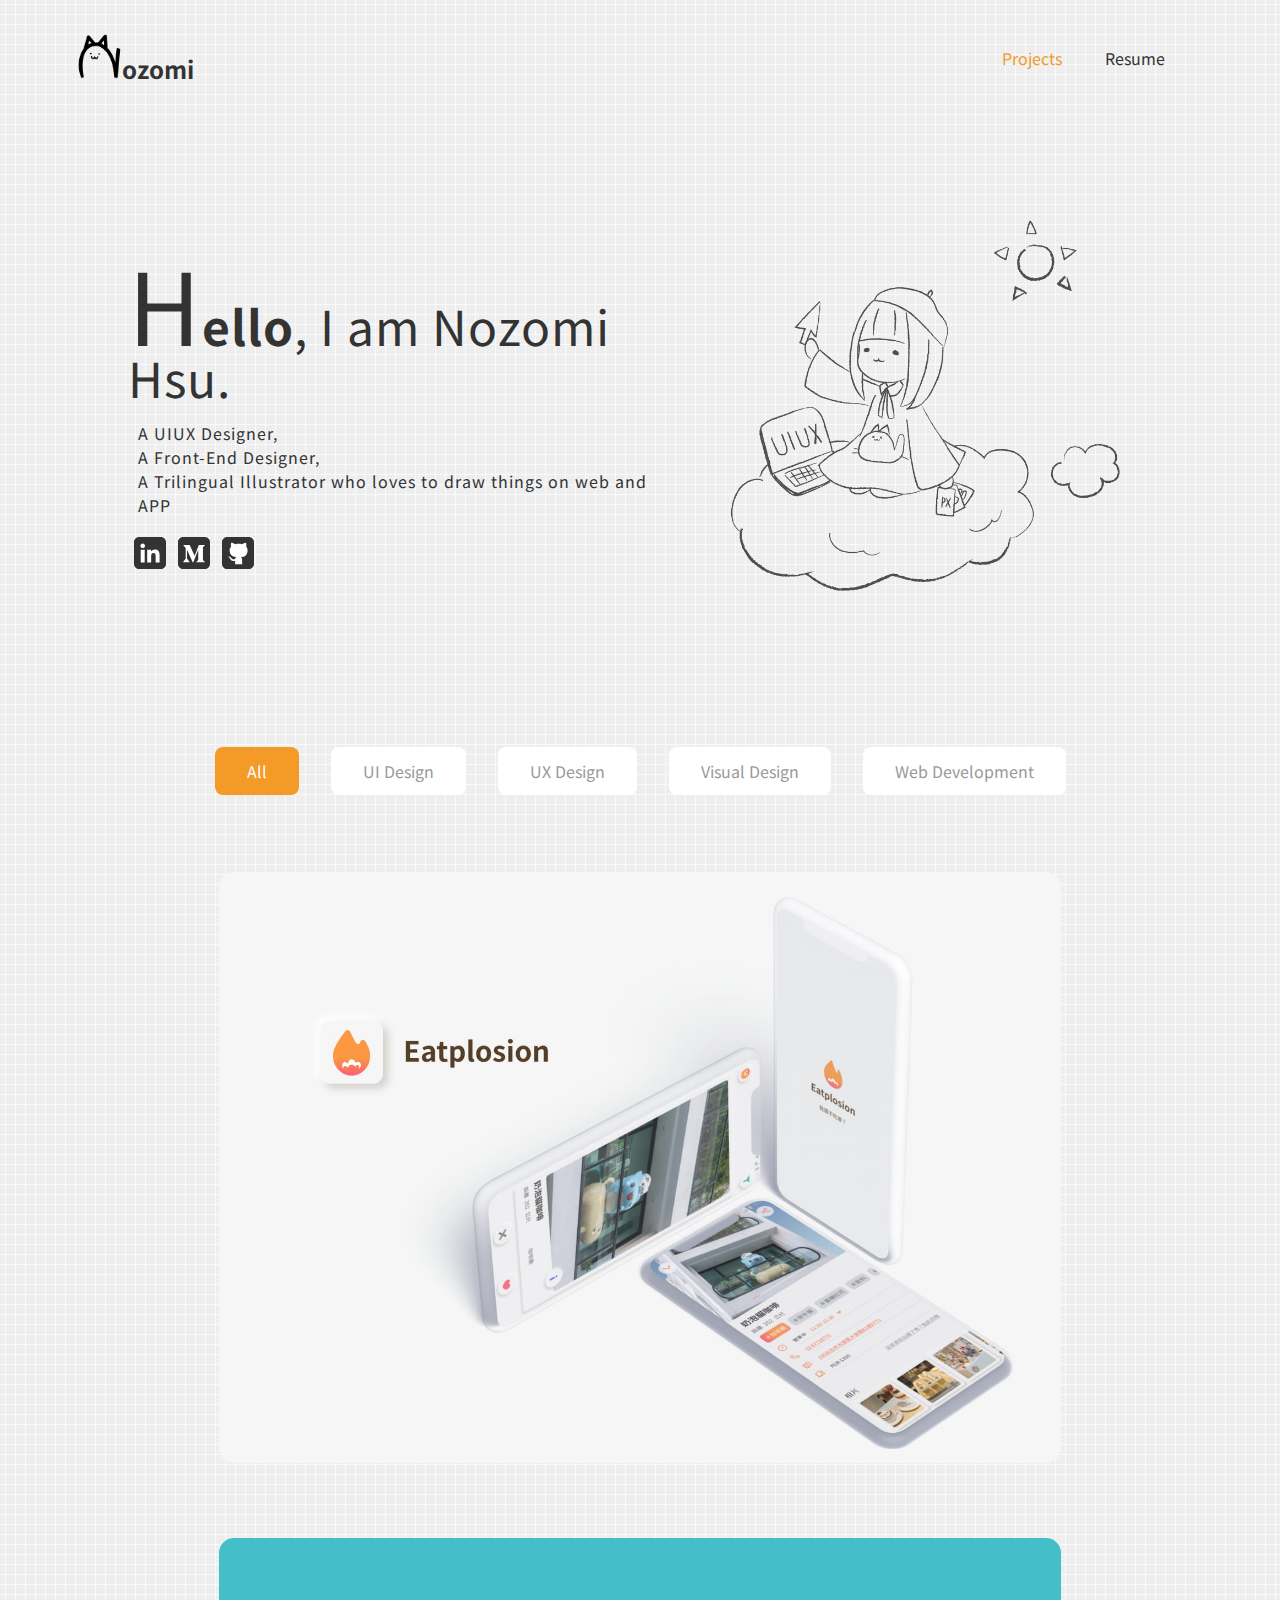
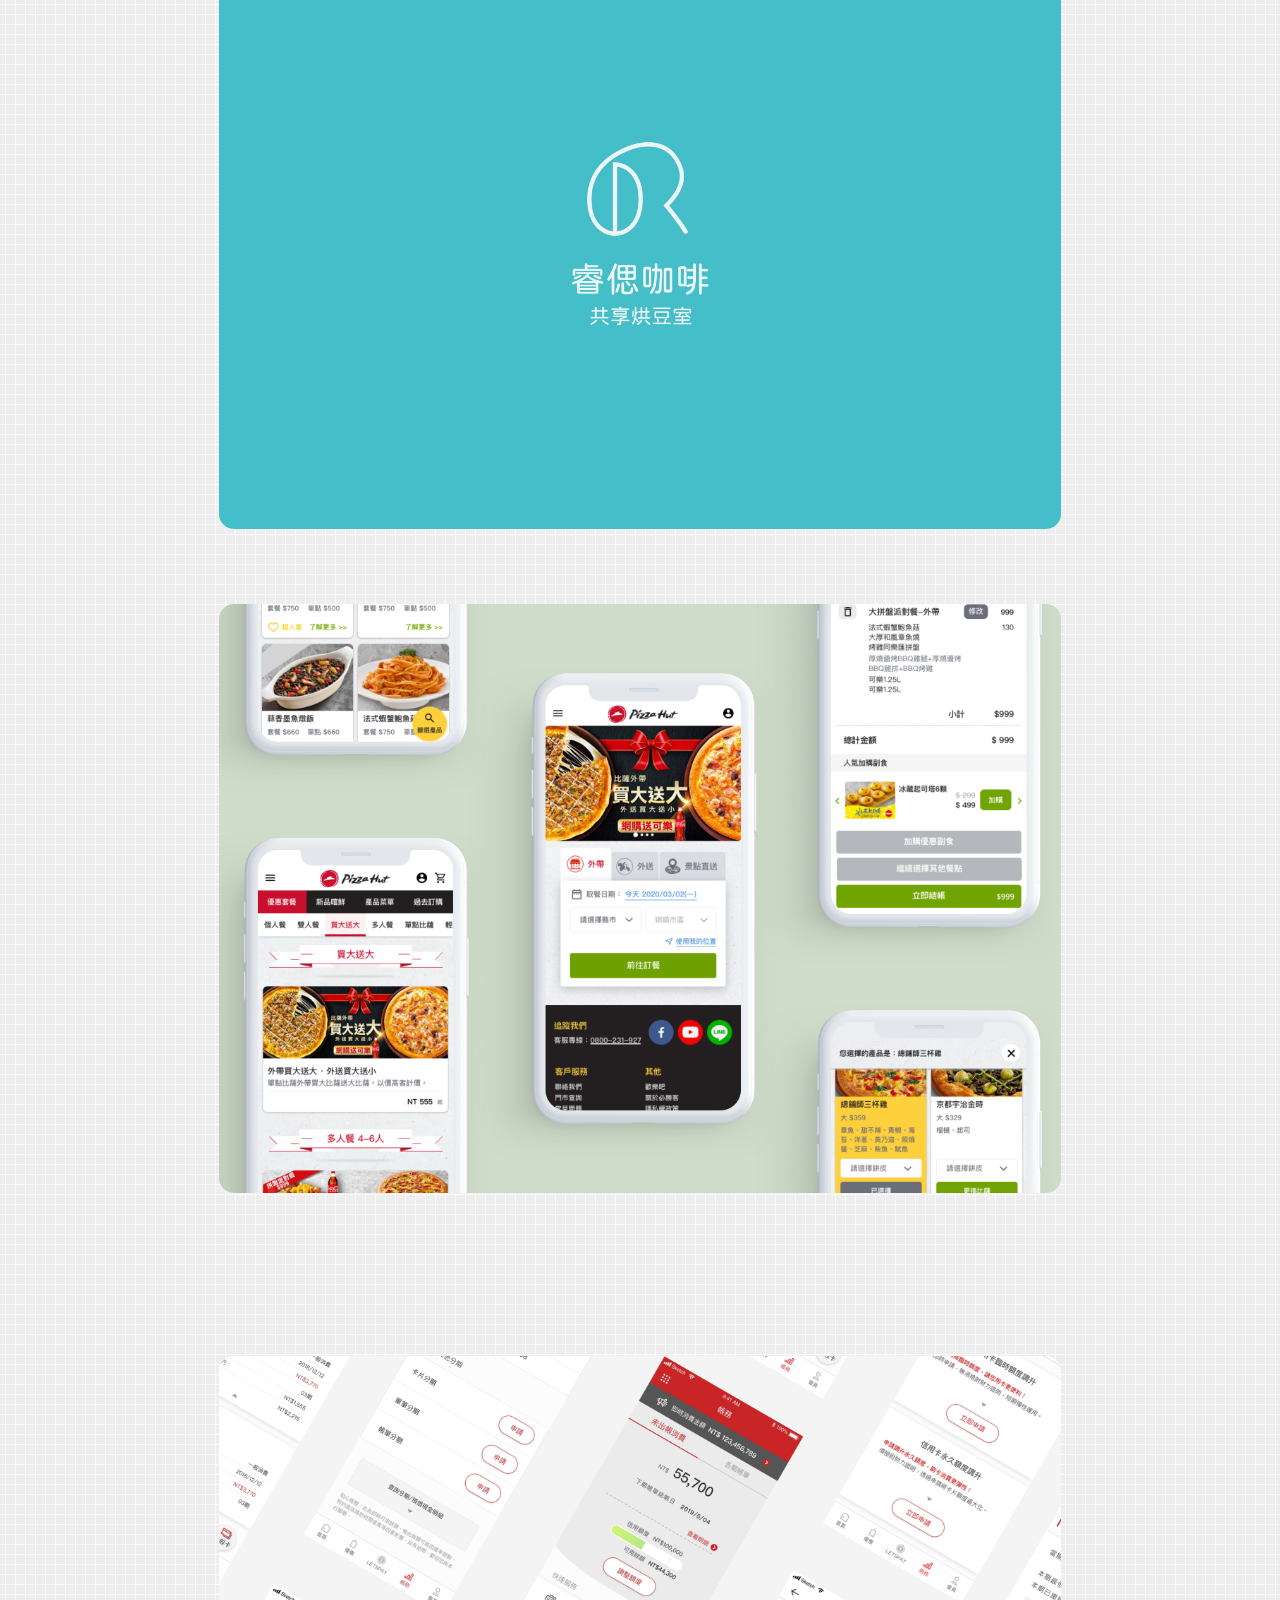
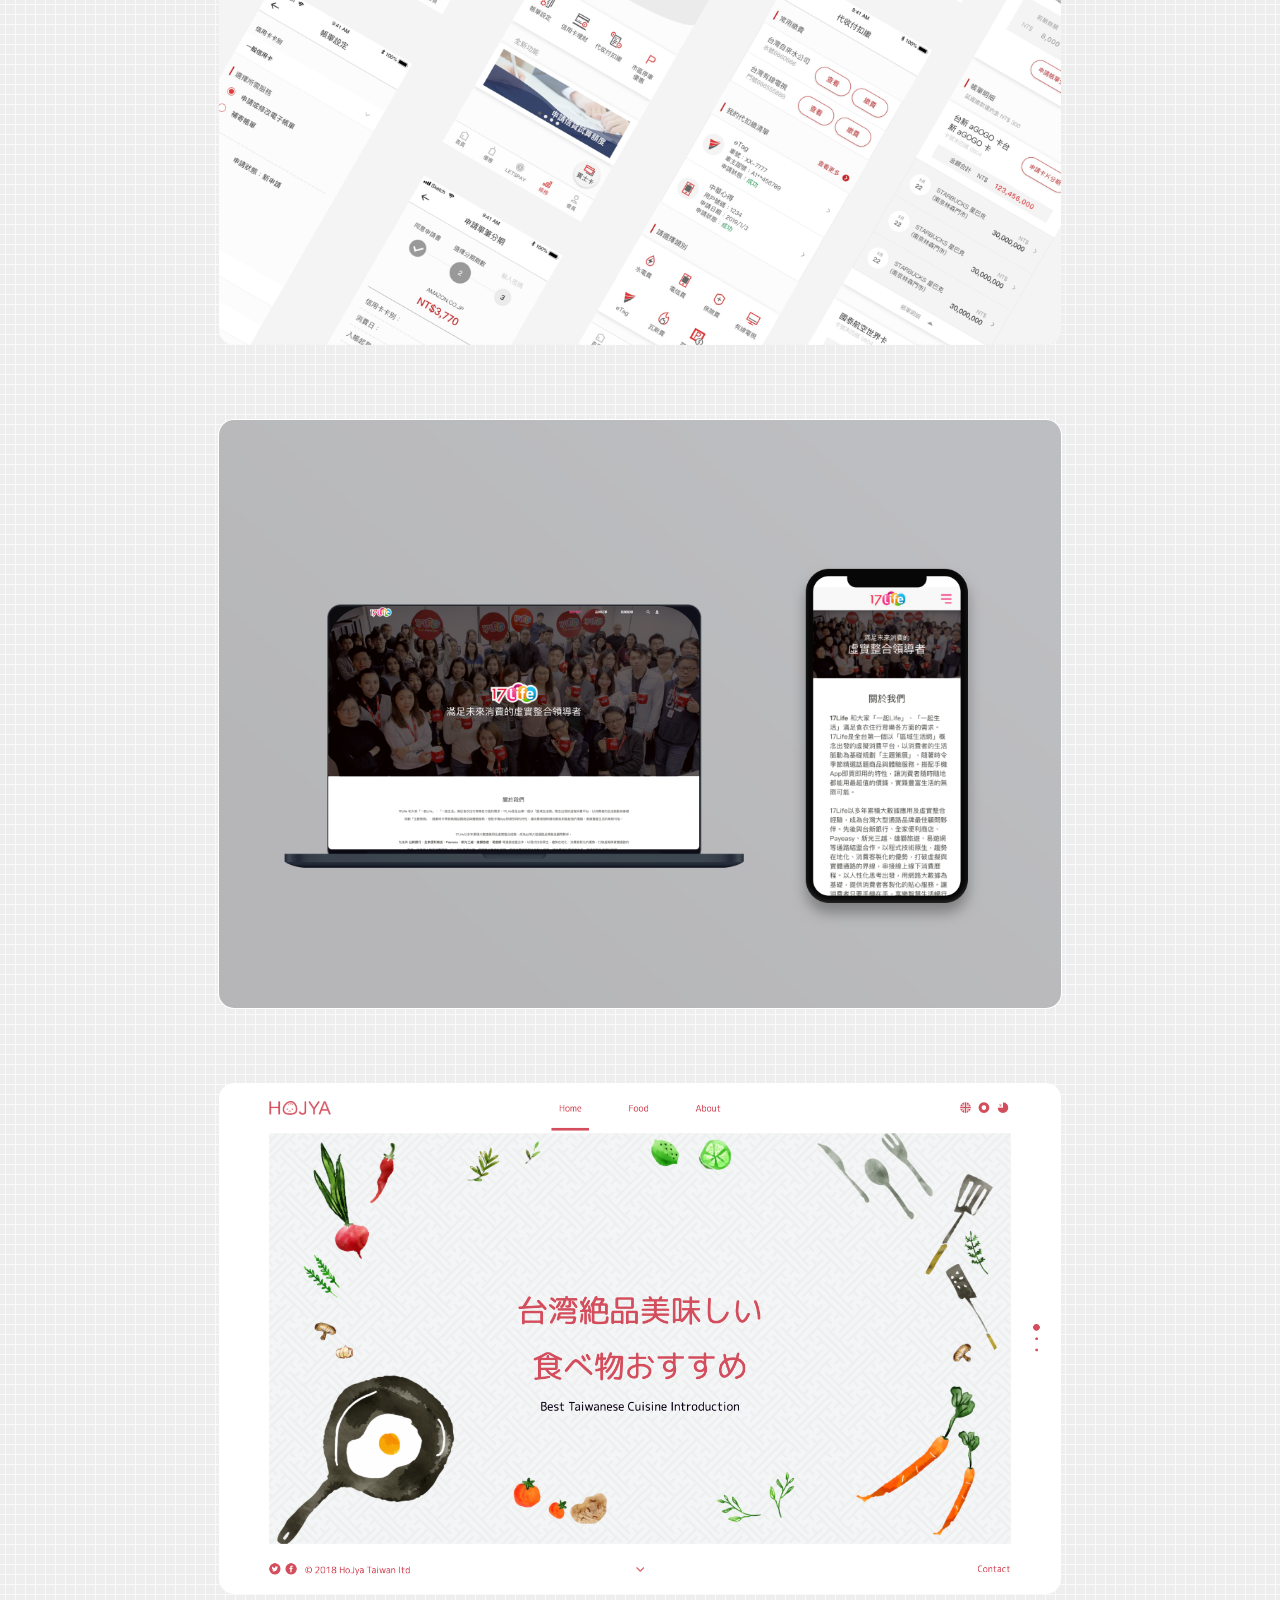
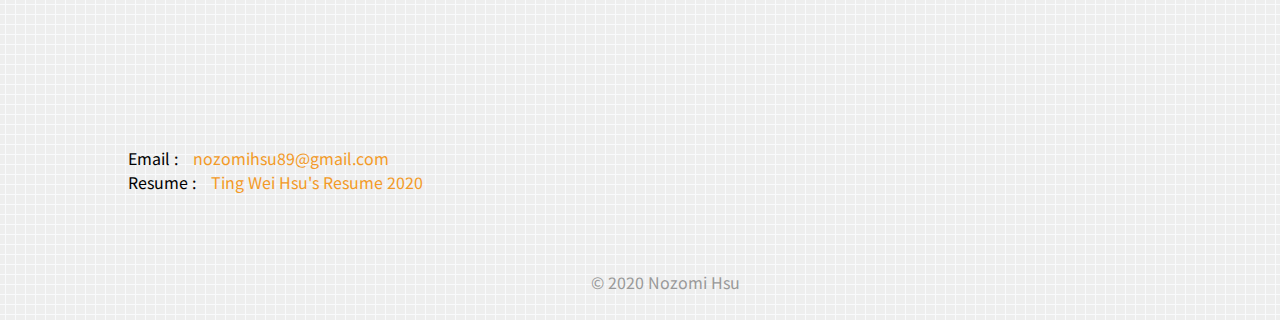
==== commit 95a2c61c: "added buttons and can toggle each categories" ====
--- a/index.html
+++ b/index.html
@@ -49,7 +49,15 @@
     </header>
 
     <main>
-        <div class="project__sec">
+        <div class="project__label">
+            <div class="project__laber--items label__items--active" onclick="showAll(); showActive(this)">All</div>
+            <div class="project__laber--items" onclick="showUi(); showActive(this)">UI Design</div>
+            <div class="project__laber--items" onclick="showUx(); showActive(this)">UX Design</div>
+            <div class="project__laber--items" onclick="showVisual(); showActive(this)">Visual Design</div>
+            <div class="project__laber--items" onclick="showDev(); showActive(this)">Web Development</div>
+        </div>
+
+        <div class="project__sec project__sec--UI project__sec--visual">
             <a href="https://www.behance.net/gallery/111537765/-Eatplosion-APP" target="_blank">
                 <img src="./image/homepage/eatplosion.jpg" alt="">
                 <div class="overlay">
@@ -66,7 +74,7 @@
             </a>
         </div>
 
-        <div class="project__sec">
+        <div class="project__sec project__sec--visual">
             <a href="https://www.behance.net/gallery/111534705/Res-Cofffee-Logo-" target="_blank">
                 <img src="./image/homepage/rescoffee.jpg" alt="">
                 <div class="overlay">
@@ -81,7 +89,7 @@
             </a>
         </div>
 
-        <div class="project__sec">
+        <div class="project__sec project__sec--UI project__sec--UX">
             <a href="https://link.medium.com/4LnDRym8u9" target="_blank">
                 <img src="./image/homepage/pizzahut_redesign_project.png" alt="">
                 <div class="overlay">
@@ -99,7 +107,7 @@
             </a>
         </div>
 
-        <div class="project__sec">
+        <div class="project__sec project__sec--visual">
             <a href="https://www.behance.net/gallery/88829731/JSDC2019-" target="_blank">
                 <img src="./image/homepage/jsdc__graphicdesign.png" alt="">
                 <div class="overlay">
@@ -115,7 +123,7 @@
             </a>
         </div>
 
-        <div class="project__sec">
+        <div class="project__sec project__sec--UI project__sec--dev">
             <a href="#" target="_blank" style="pointer-events: none;">
                 <img src="./image/homepage/richart_life_cardaily_redesign.png" alt="">
                 <div class="overlay">
@@ -134,7 +142,7 @@
             </a>
         </div>
 
-        <div class="project__sec">
+        <div class="project__sec project__sec--UI project__sec--dev">
             <a href="https://www.behance.net/gallery/88892265/17Life-Redesign-" target="_blank">
                 <img src="./image/homepage/17life_redesign.png" alt="" style="background-color: #ffffff;">
                 <div class="overlay">
@@ -150,7 +158,7 @@
             </a>
         </div>
 
-        <div class="project__sec">
+        <div class="project__sec project__sec--UI project__sec--visual project__sec--dev">
             <a href="https://hojya-taiwan-food.firebaseapp.com/index.html" target="_blank">
                 <img src="./image/homepage/hojya_project.png" alt="">
                 <div class="overlay">
@@ -216,5 +224,6 @@
         <div class="footer__copyright">© 2020 Nozomi Hsu </div>
     </footer>
     
+    <script src="js/index.js"></script>  
 </body>
 </html>--- a/sass/style.css
+++ b/sass/style.css
@@ -188,6 +188,48 @@
   width: 100%;
 }
 
+.project__label {
+  display: -webkit-box;
+  display: -ms-flexbox;
+  display: flex;
+  -webkit-box-align: center;
+      -ms-flex-align: center;
+          align-items: center;
+  -webkit-box-pack: center;
+      -ms-flex-pack: center;
+          justify-content: center;
+}
+
+.project__laber--items {
+  background-color: #fff;
+  width: auto;
+  padding: 16px 32px;
+  text-align: center;
+  font-size: 1rem;
+  color: #999999;
+  display: inline-block;
+  border: none;
+  border-radius: 8px;
+  cursor: pointer;
+  margin: 4px 16px;
+  -webkit-transition-duration: 0.4s;
+  /* Safari */
+  transition-duration: 0.4s;
+}
+
+.project__laber--items:hover {
+  color: #fff;
+  background-color: #f39a27;
+  opacity: 0.8;
+  -webkit-box-shadow: 0 12px 16px 0 rgba(211, 211, 211, 0.24), 0 17px 50px 0 rgba(211, 211, 211, 0.19);
+          box-shadow: 0 12px 16px 0 rgba(211, 211, 211, 0.24), 0 17px 50px 0 rgba(211, 211, 211, 0.19);
+}
+
+.label__items--active {
+  color: #fff;
+  background-color: #f39a27;
+}
+
 .project__sec {
   width: 75%;
   margin: 8vh auto;
@@ -378,6 +420,12 @@
   color: #999999;
 }
 
+@media (max-width: 850px) {
+  .project__label {
+    display: none;
+  }
+}
+
 @media (max-width: 480px) {
   .navigation {
     display: none;
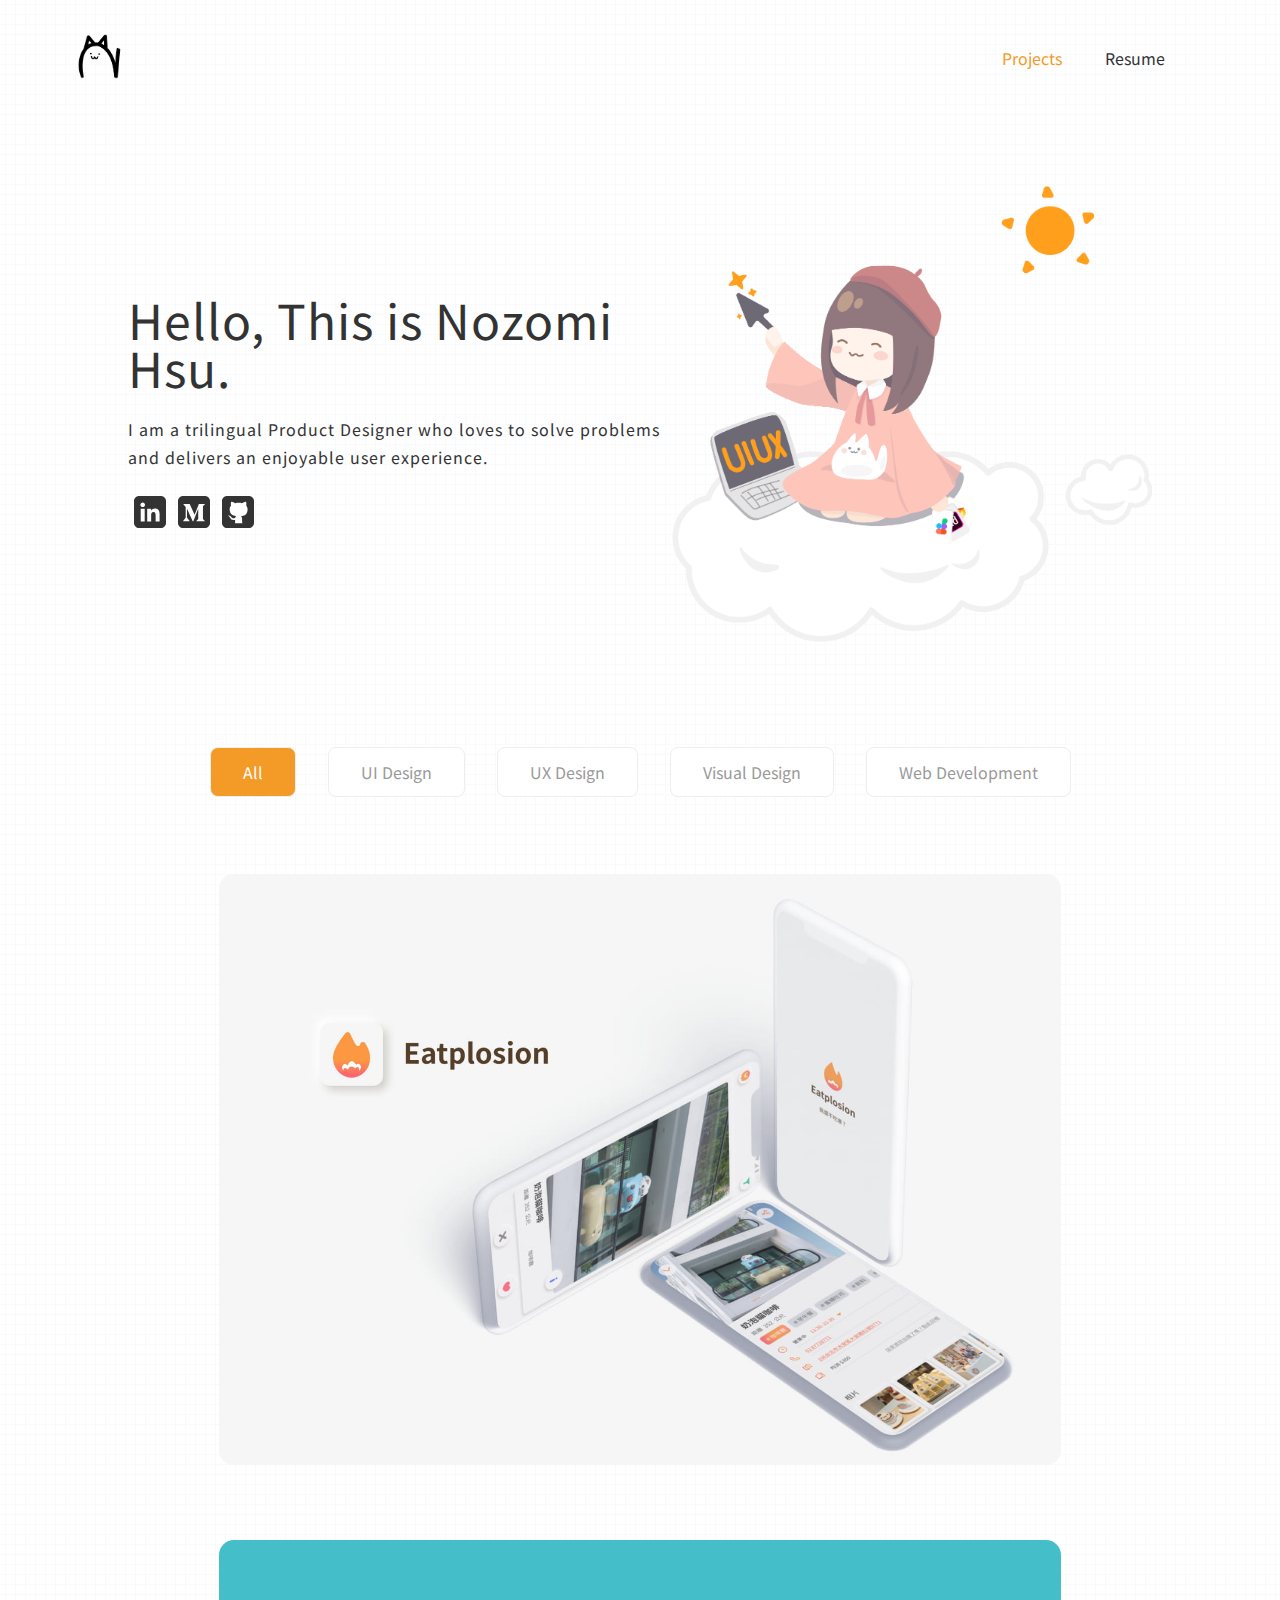
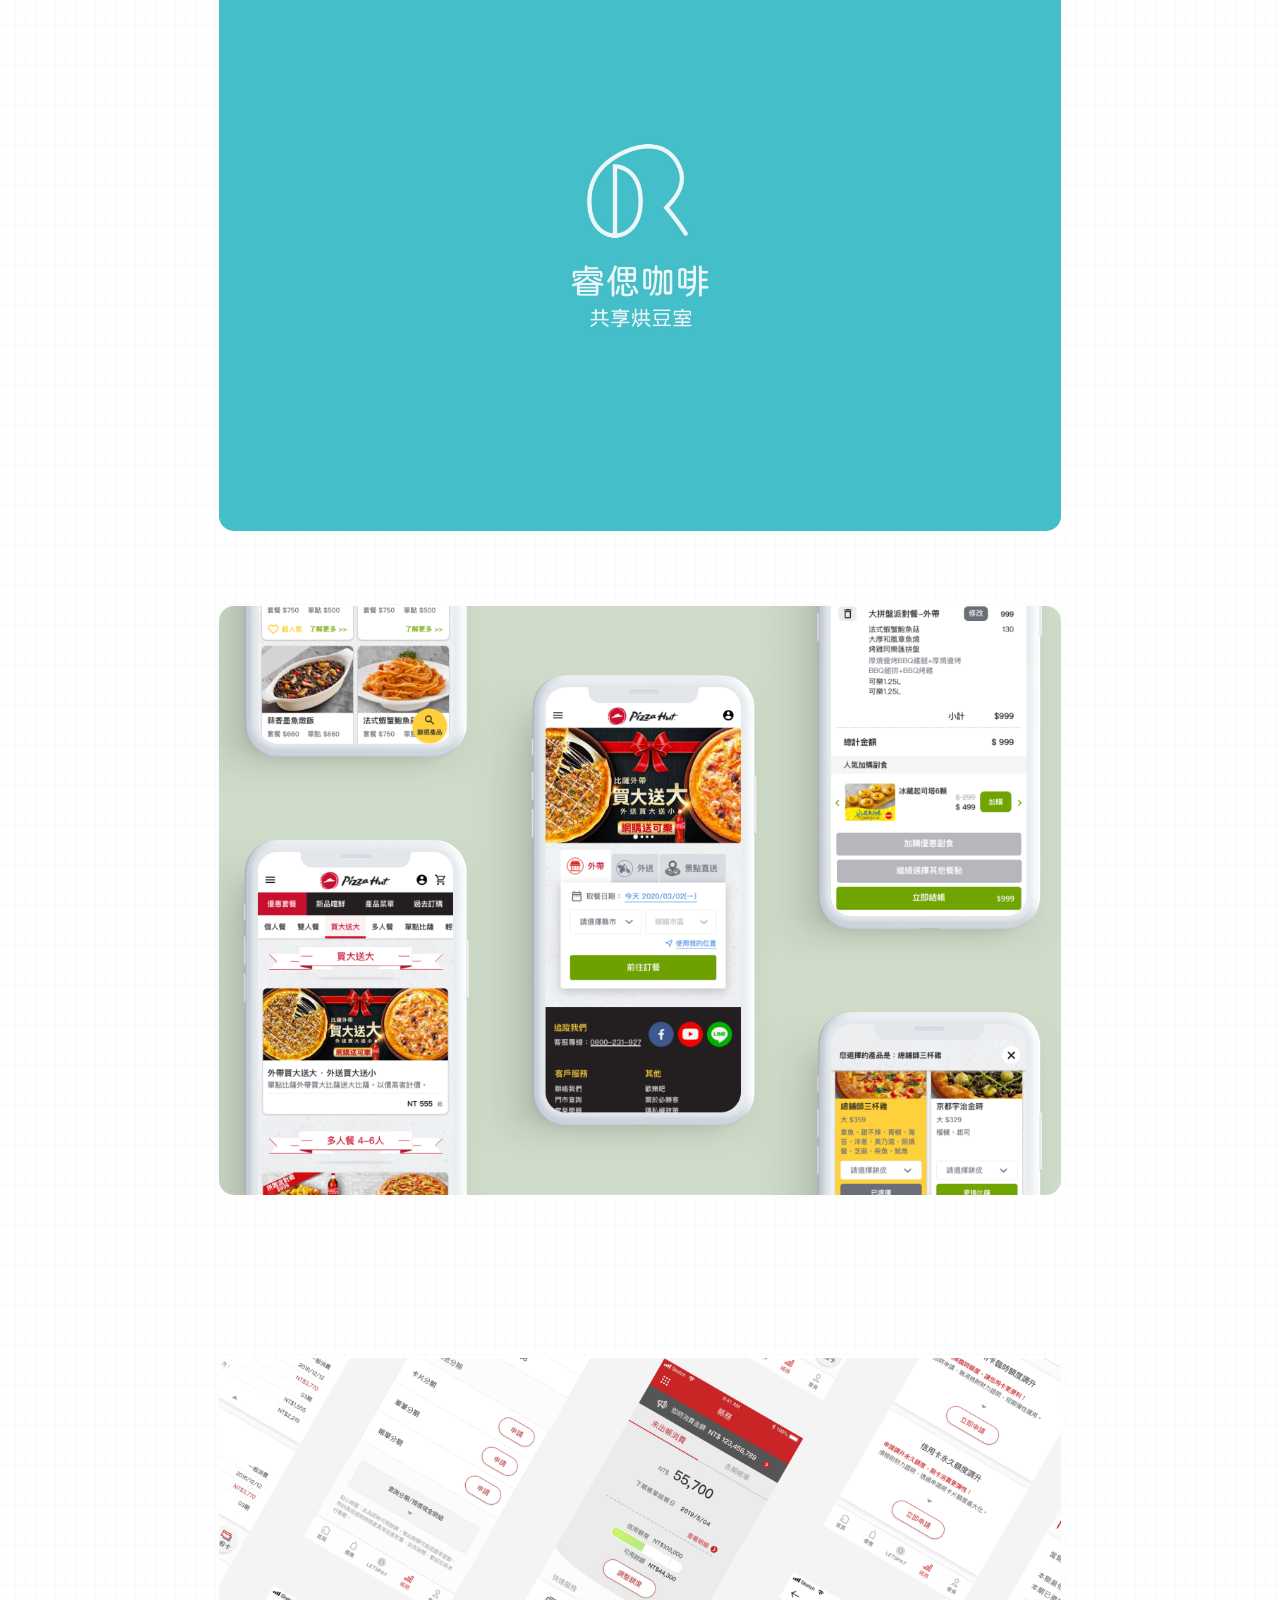
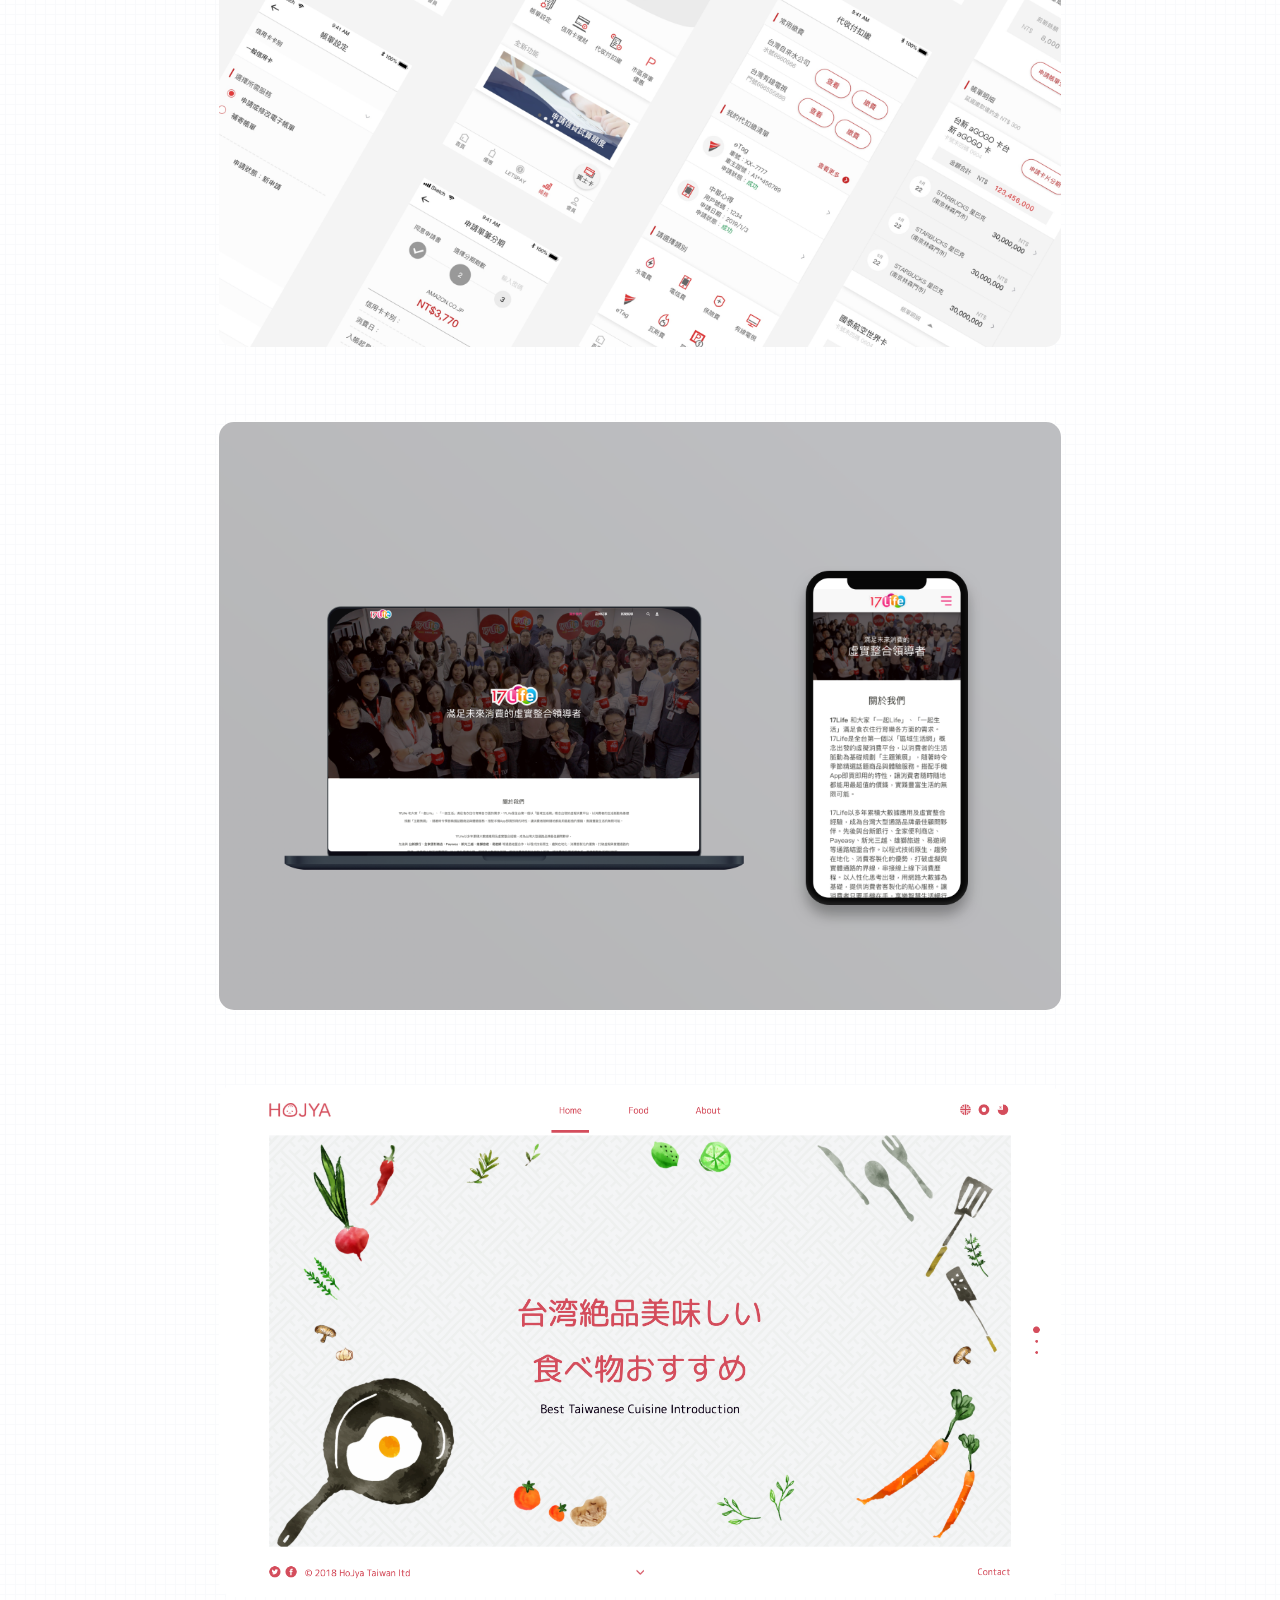
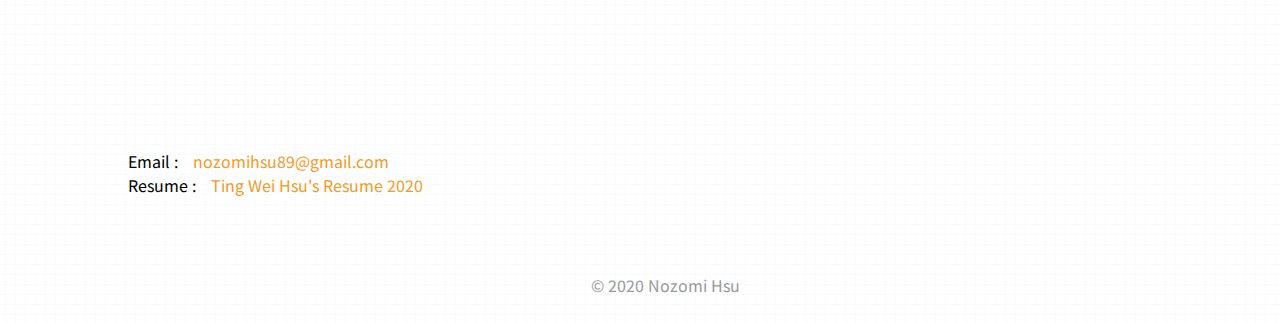
==== commit f90f93e5: "upload new banner image and change the color of bg" ====
--- a/index.html
+++ b/index.html
@@ -18,7 +18,7 @@
 <body class="wrap">
     <nav class="navigation">
         <div class="navigation__title"><a href="index.html" style="font-weight:bolder;">
-            <img src="./image/Nozomi Favicon.png" alt="" style="height: 45px;">ozomi
+            <img src="./image/Nozomi Favicon.png" alt="" style="height: 45px;">
         </a></div>
         <div class="navigation__list">
             <a href="index.html" class="navigation__list--active">Projects</a>
@@ -30,12 +30,10 @@
     <header class="header__sec">
         <div class="header__sec--information">
             <h1 class="header__sec--title">
-                <span class="text--largest">H</span><span class="text--bolder">ello</span>, I am Nozomi Hsu.
+                Hello, This is Nozomi Hsu.
             </h1>
             <p class="header__sec--para">
-                A UIUX Designer,<br>
-                A Front-End Designer,<br>
-                A Trilingual Illustrator who loves to draw things on web and APP<br>
+                I am a trilingual Product Designer who loves to solve problems <br> and delivers an enjoyable user experience.
             </p>
             <div>
                 <a href="https://www.linkedin.com/in/tingwei-hsu-nozomi" target="_blank" class="header__link link__media--linkedin"></a>
@@ -44,7 +42,7 @@
             </div>
         </div>
         <div class="header__sec--banner">
-            <img src="./image/homepage/self_dark.png" alt="I am Nozomi, an illustrator and a UIUX Designer">
+            <img src="./image/homepage/self.png" alt="I am Nozomi, an illustrator and a UIUX Designer">
         </div>
     </header>
 
--- a/sass/style.css
+++ b/sass/style.css
@@ -75,7 +75,7 @@
 
 .wrap {
   margin: 0 6vw;
-  background-color: #eeeeee;
+  background-color: #ffffff;
   background-image: url("../image/homepage/chalk_bg_white.svg");
   background-repeat: repeat;
 }
@@ -143,8 +143,8 @@
 }
 
 .header__sec .header__sec--information .header__sec--para {
-  padding: 20px 10px;
-  line-height: 1.5;
+  padding: 24px 0px;
+  line-height: 1.8;
 }
 
 .header__sec .header__sec--information .header__link {
@@ -185,7 +185,7 @@
 }
 
 .header__sec .header__sec--banner img {
-  width: 100%;
+  width: 480px;
 }
 
 .project__label {
@@ -208,7 +208,7 @@
   font-size: 1rem;
   color: #999999;
   display: inline-block;
-  border: none;
+  border: 1px solid #eeeeee;
   border-radius: 8px;
   cursor: pointer;
   margin: 4px 16px;
@@ -446,6 +446,9 @@
   .header__sec .header__sec--title .text--bolder {
     font-weight: bold;
   }
+  .header__sec .header__sec--banner img {
+    display: none;
+  }
   .project__sec {
     width: 100%;
     margin: 4vh auto;
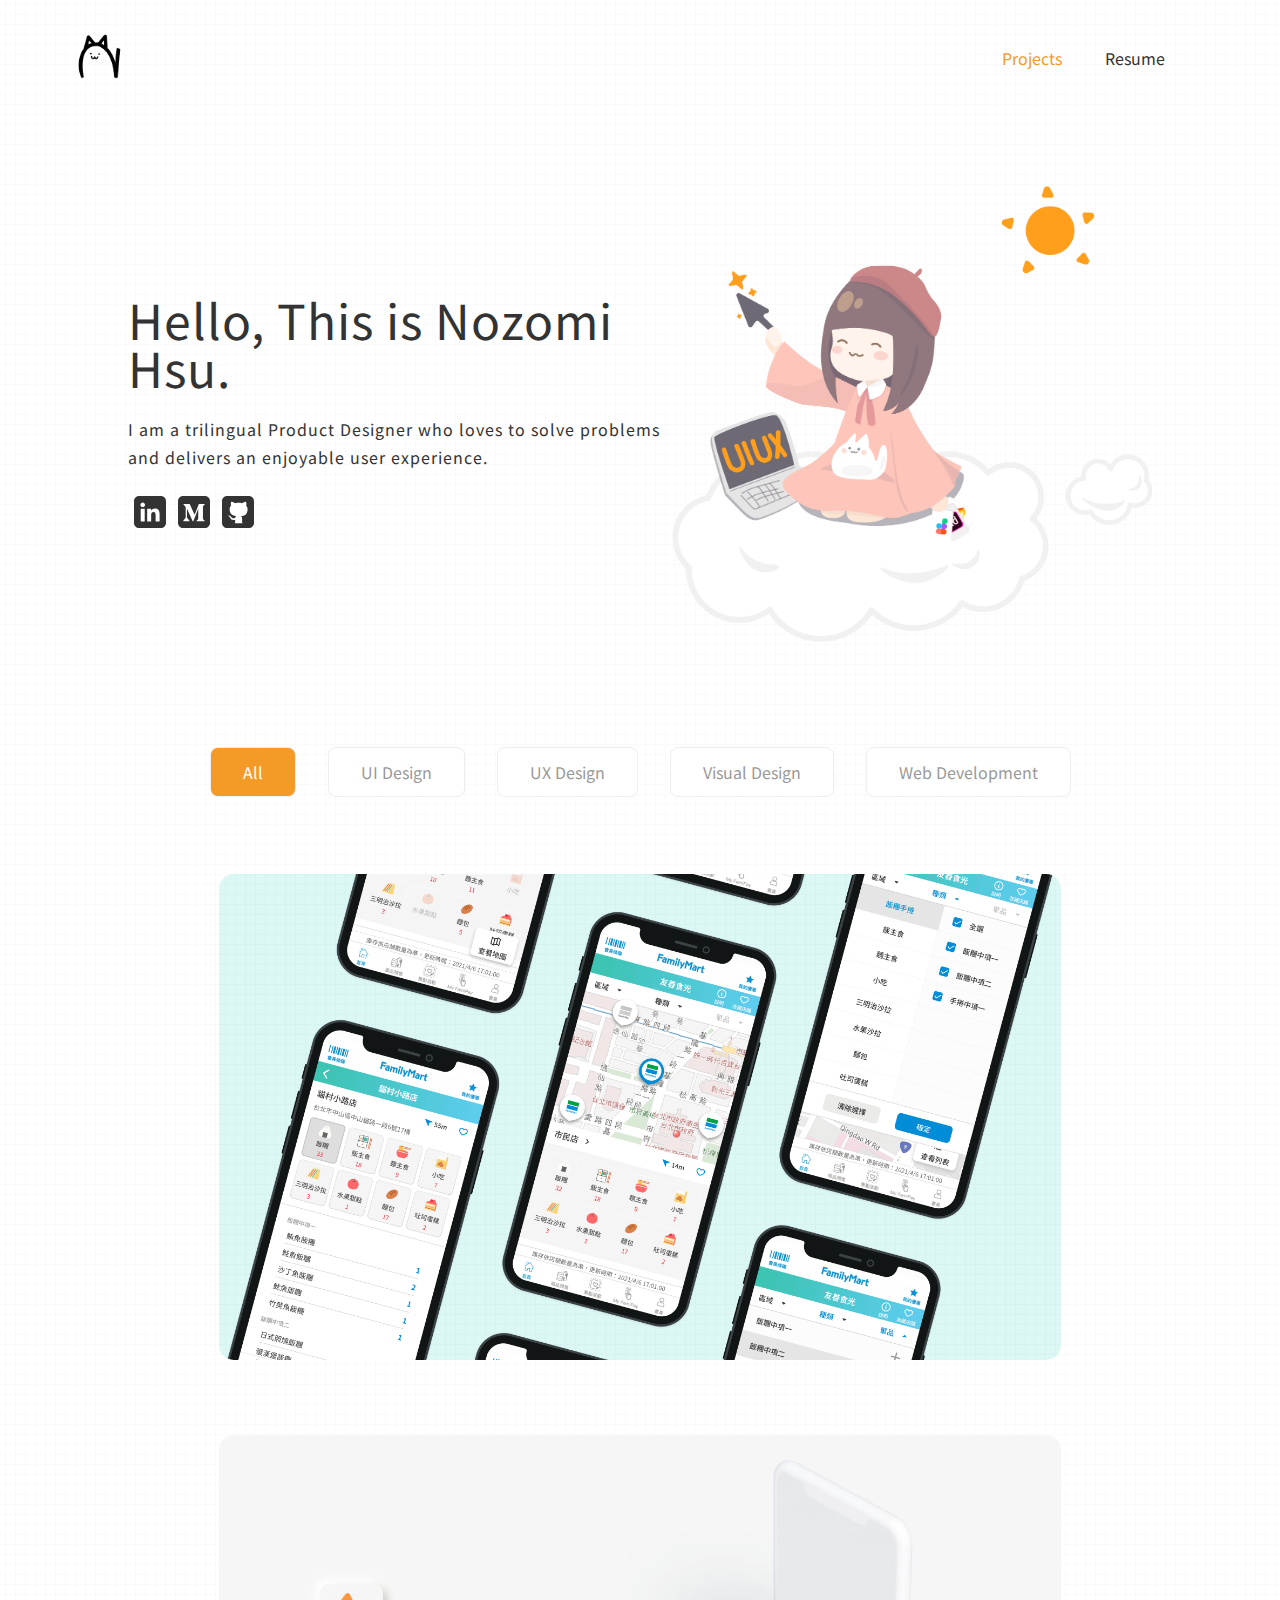
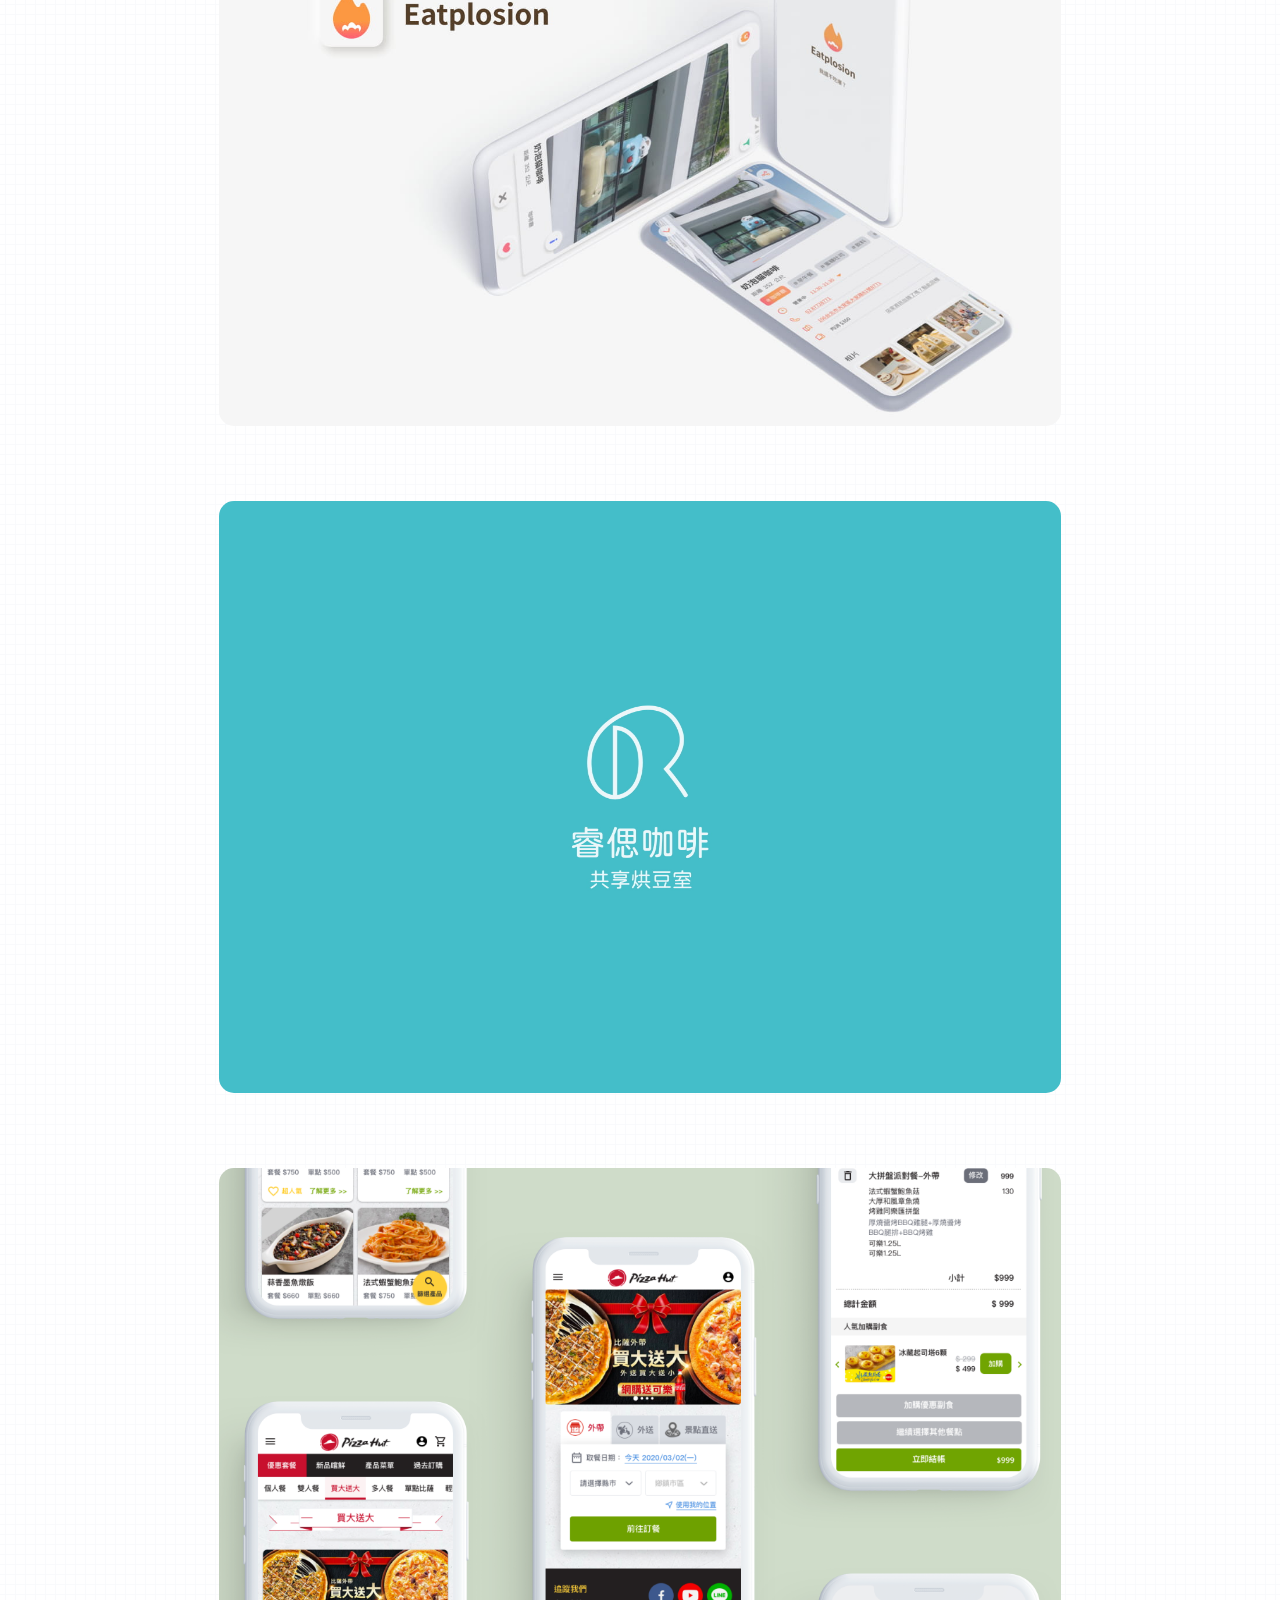
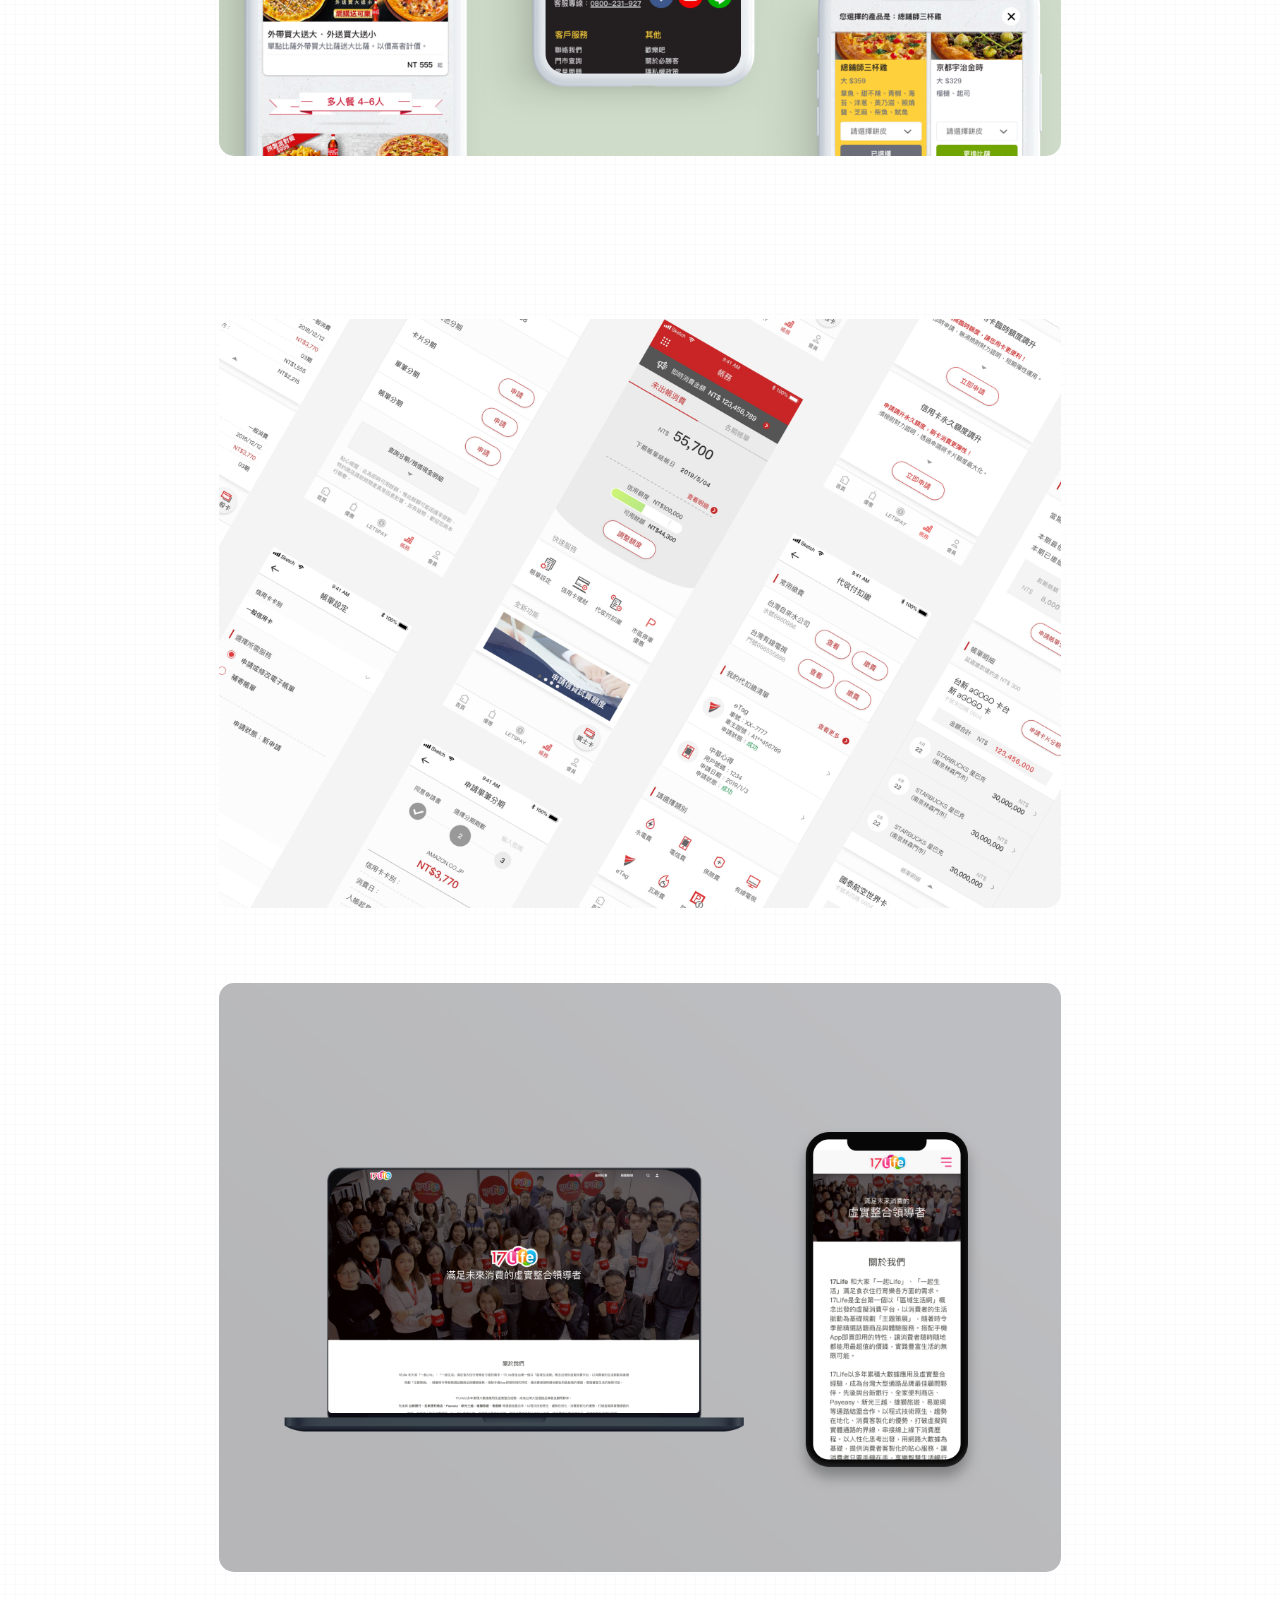
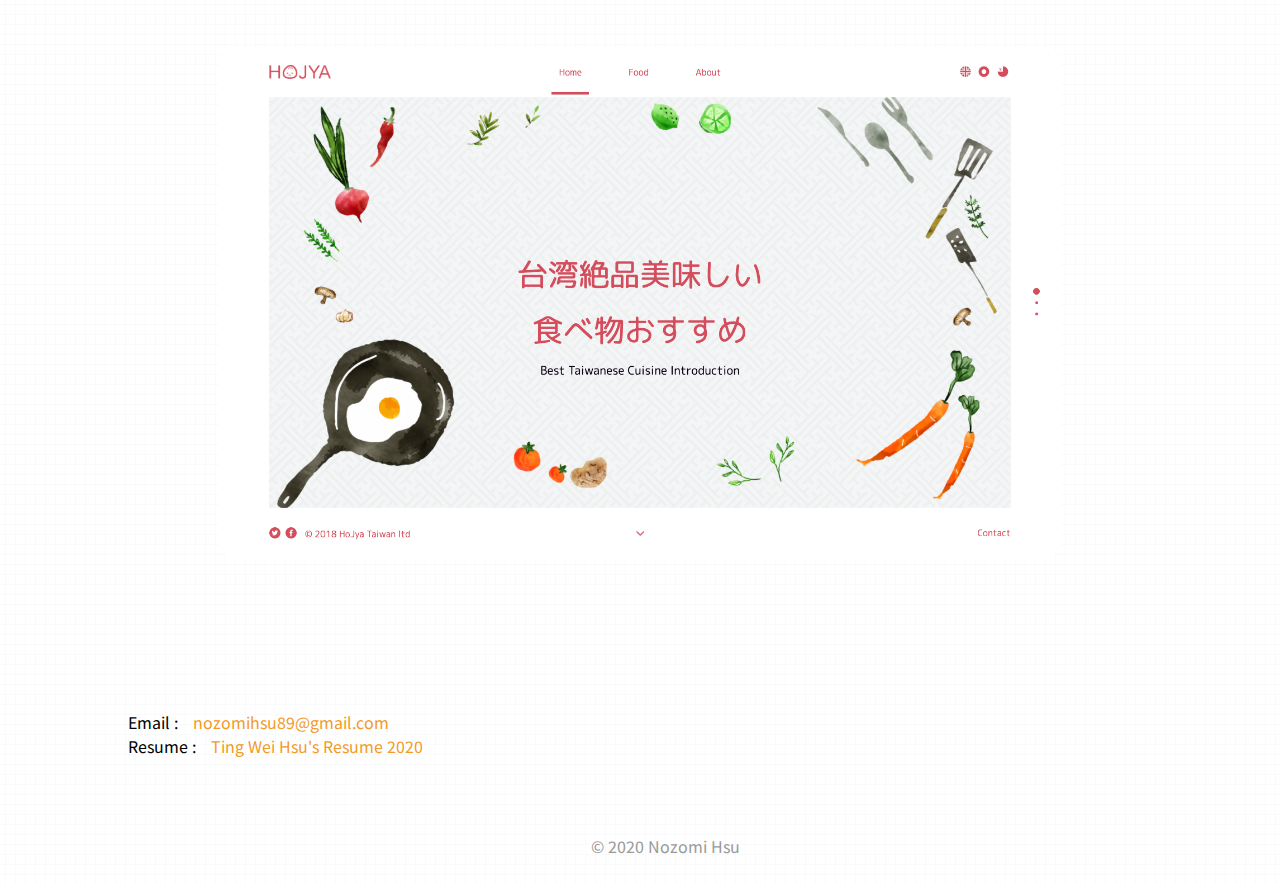
==== commit cbff924d: "add cherish food map image" ====
--- a/index.html
+++ b/index.html
@@ -55,6 +55,25 @@
             <div class="project__laber--items" onclick="showDev(); showActive(this)">Web Development</div>
         </div>
 
+        <div class="project__sec project__sec--UI project__sec--dev">
+            <a href="#" target="_blank" style="pointer-events: none;">
+                <img src="./image/homepage/com_Cherish_food_banner.png" alt="">
+                <div class="overlay">
+                    <div class="project--box">
+                        <h2 class="project--box__title">Cherish Food Map
+                            <img src="./image/homepage/Lock.svg" alt="" class="sec--locked">
+                        </h2>
+                        <p class="project--box__tag">UI Design</p>
+                        <p class="project--box__tag">Mobile</p>
+                        <p class="project--box__tag">Design Guideline</p>
+                        <p class="project--box__detail">
+                            <span class="detail--title">Timeline:</span>Dec. 2020 - April 2021
+                        </p>
+                    </div>
+                </div>
+            </a>
+        </div>
+
         <div class="project__sec project__sec--UI project__sec--visual">
             <a href="https://www.behance.net/gallery/111537765/-Eatplosion-APP" target="_blank">
                 <img src="./image/homepage/eatplosion.jpg" alt="">
@@ -133,7 +152,7 @@
                         <p class="project--box__tag">Web Development</p>
                         <p class="project--box__tag">Design Guideline</p>
                         <p class="project--box__detail">
-                            <span class="detail--title">Timeline:</span>Feb. 2019 - March. 2020
+                            <span class="detail--title">Timeline:</span>Feb. 2019 - March 2020
                         </p>
                     </div>
                 </div>
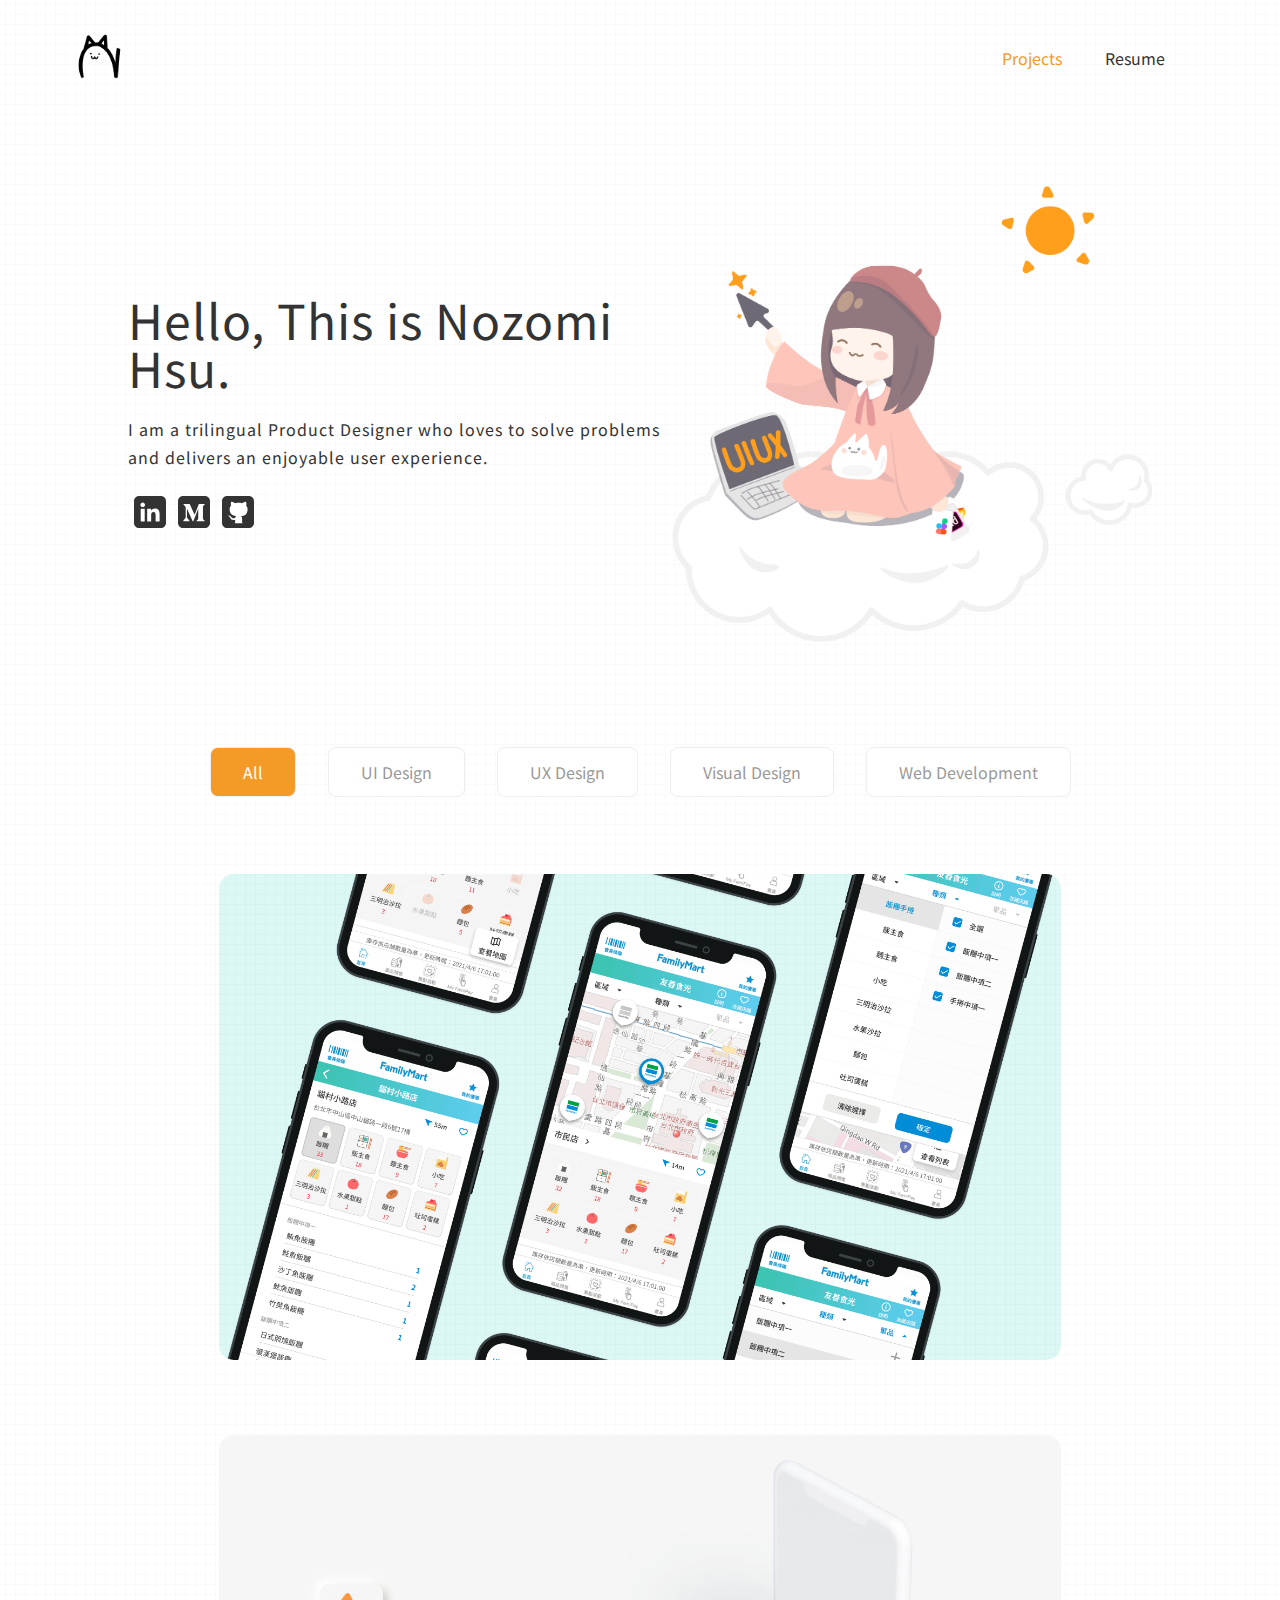
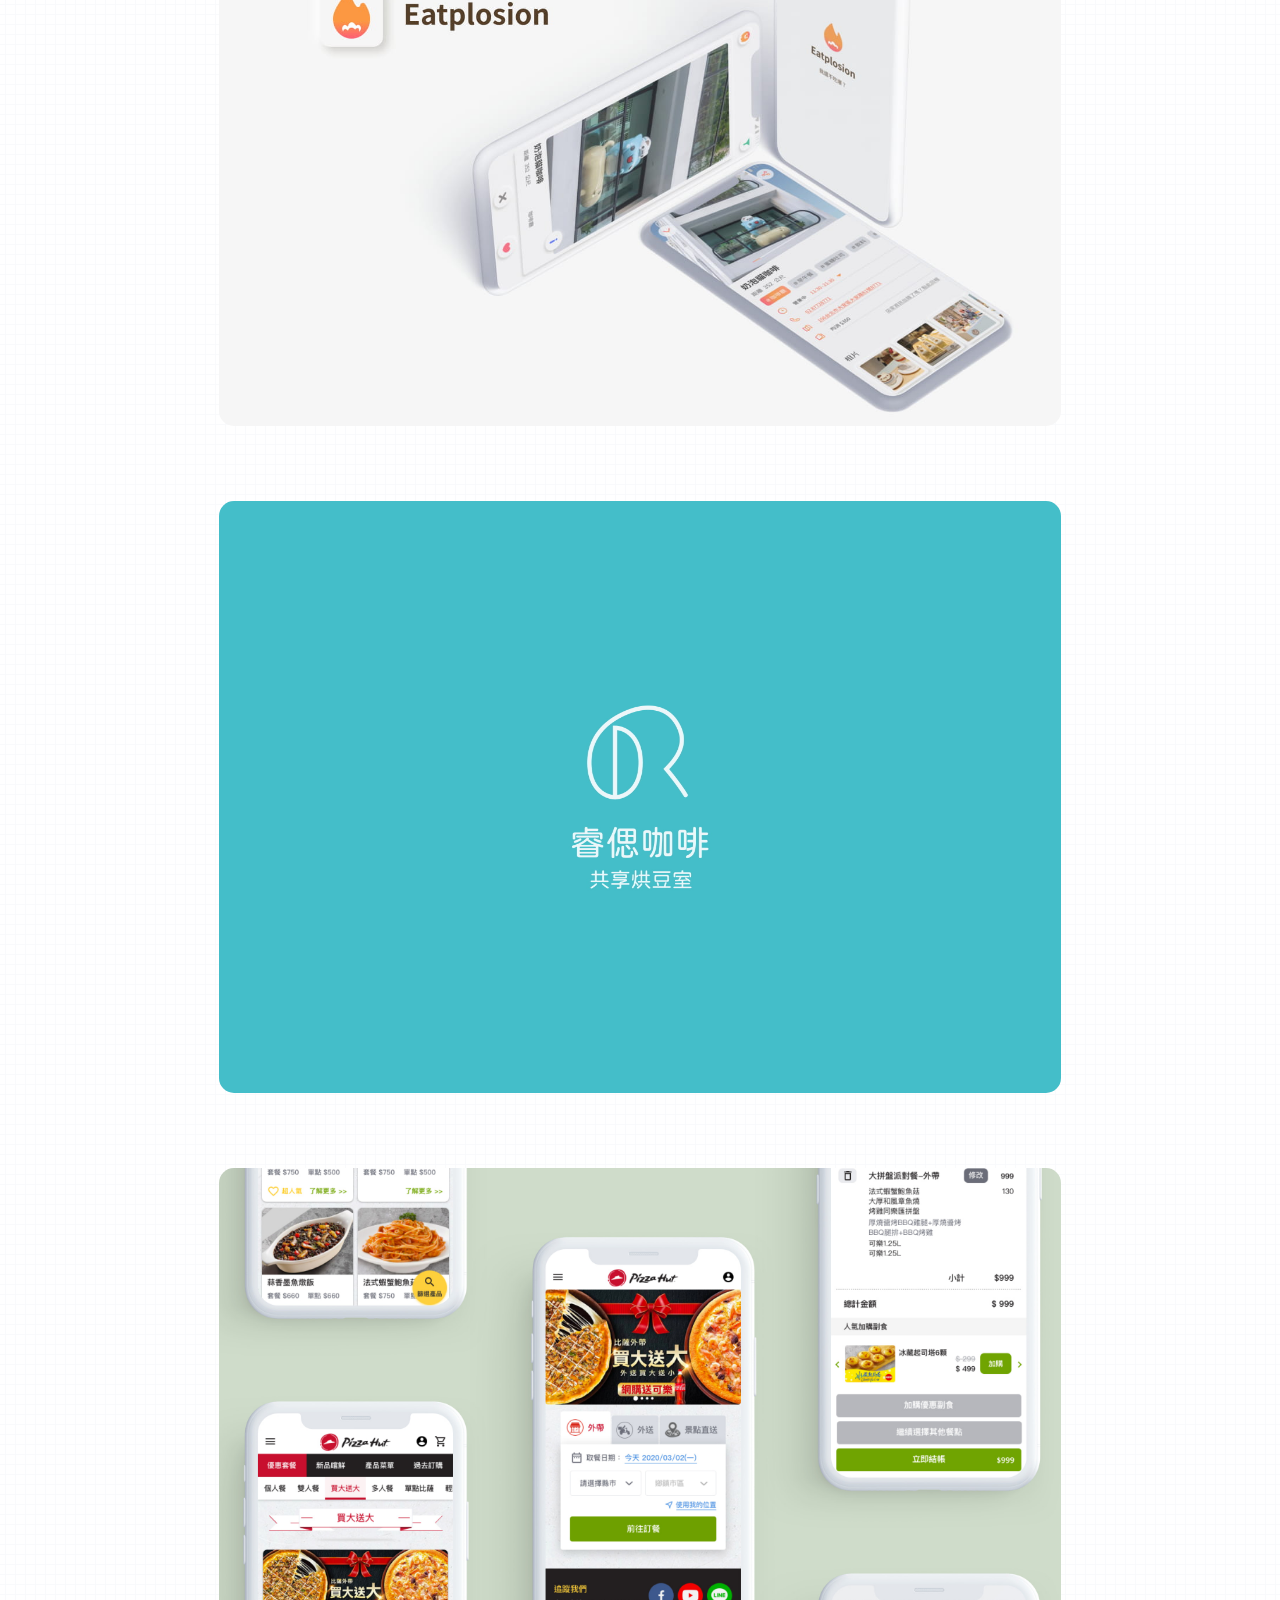
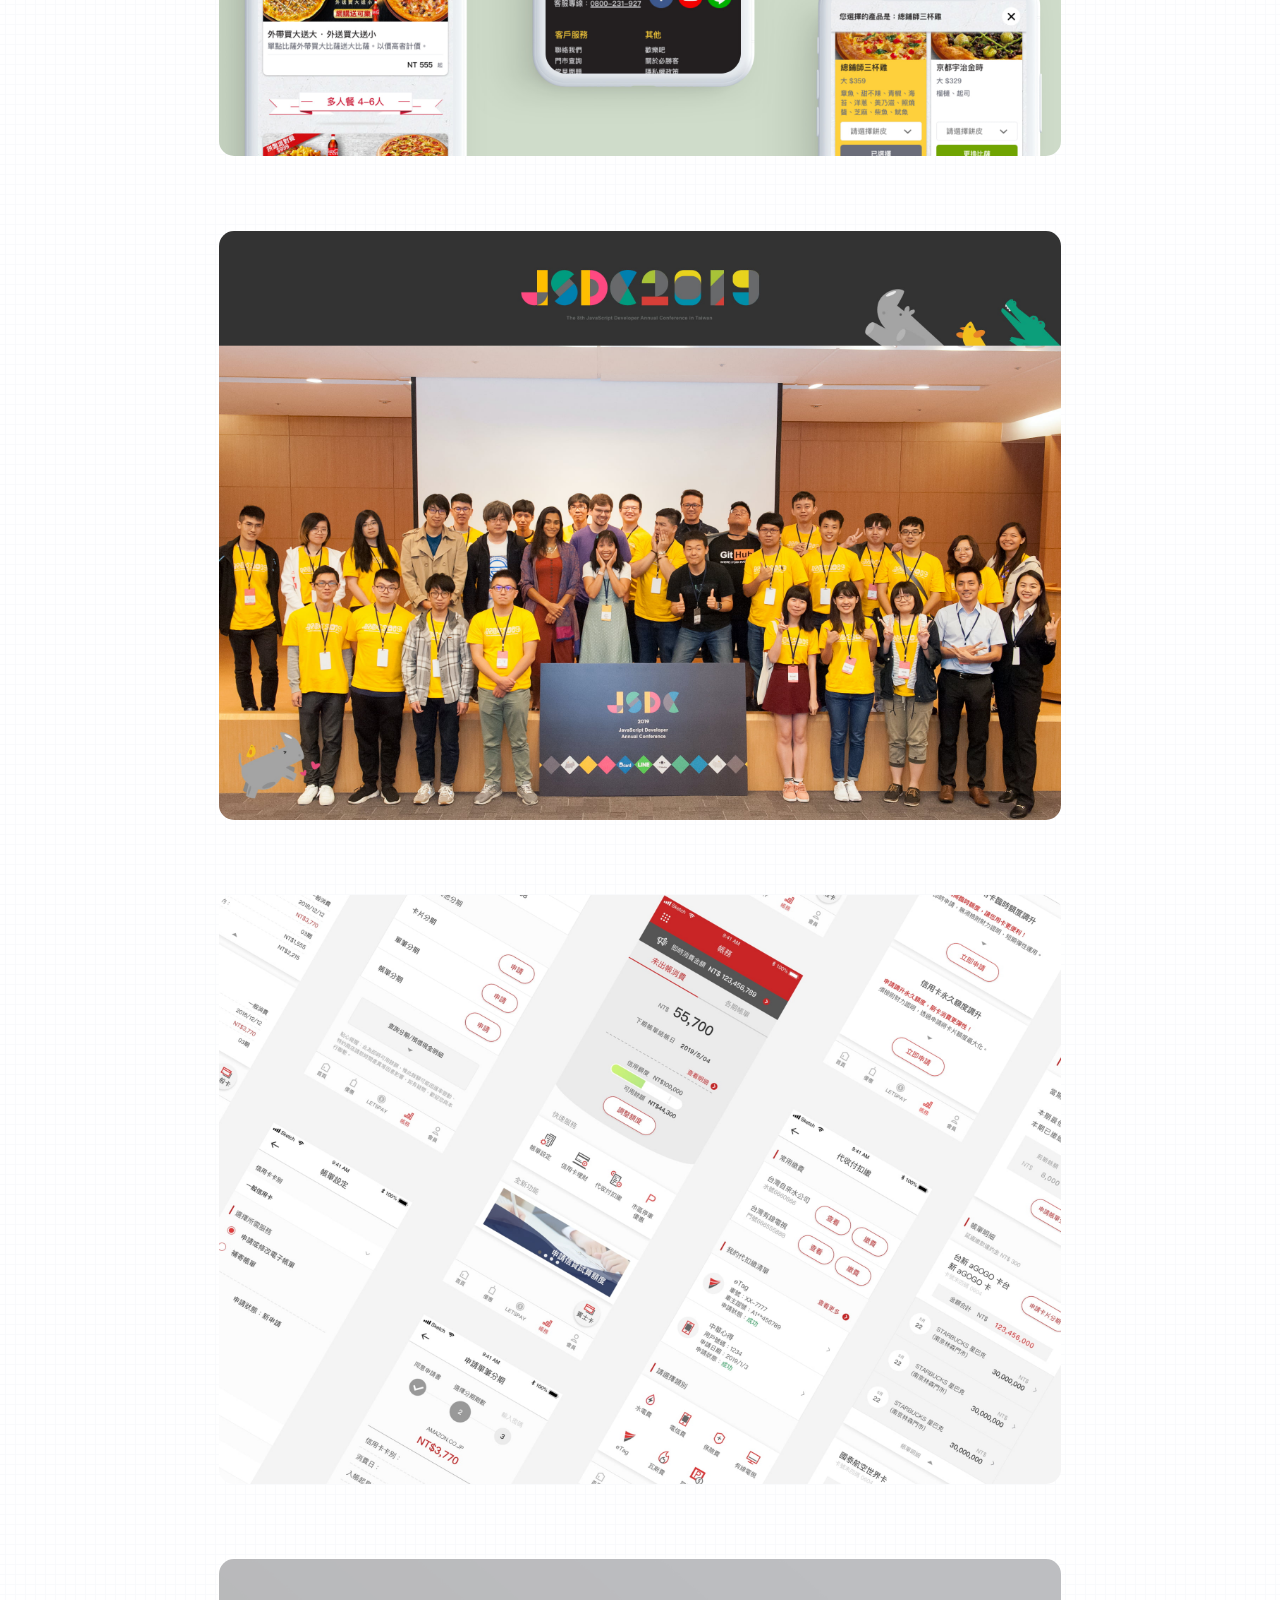
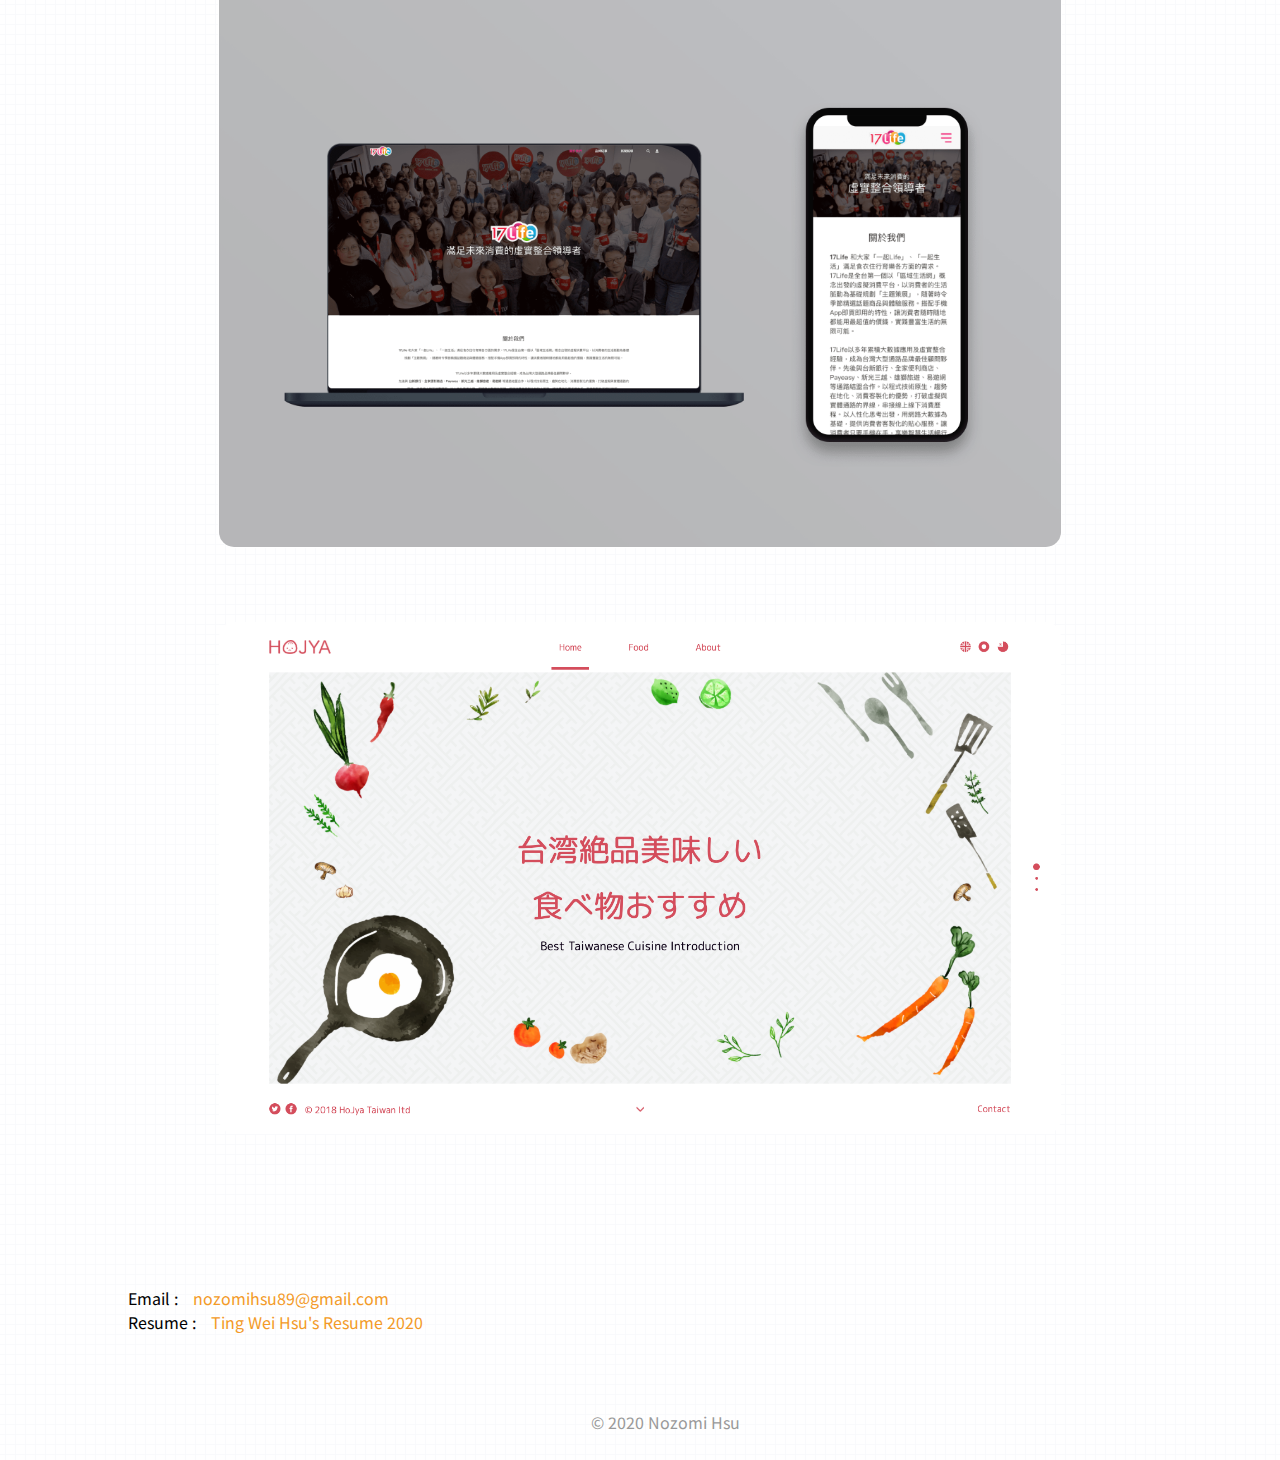
==== commit dd11d5eb: "compressed all project banner to small size for seo" ====
--- a/index.html
+++ b/index.html
@@ -108,7 +108,7 @@
 
         <div class="project__sec project__sec--UI project__sec--UX">
             <a href="https://link.medium.com/4LnDRym8u9" target="_blank">
-                <img src="./image/homepage/pizzahut_redesign_project.png" alt="">
+                <img src="./image/homepage/com_pizzahut_redesign_project.jpg" alt="">
                 <div class="overlay">
                     <div class="project--box">
                         <h2 class="project--box__title">PizzaHut UX Research & Web Redesign</h2>
@@ -126,7 +126,7 @@
 
         <div class="project__sec project__sec--visual">
             <a href="https://www.behance.net/gallery/88829731/JSDC2019-" target="_blank">
-                <img src="./image/homepage/jsdc__graphicdesign.png" alt="">
+                <img src="./image/homepage/com_jsdc_graphicdesign.jpg" alt="">
                 <div class="overlay">
                     <div class="project--box">
                         <h2 class="project--box__title">JavaScript Developer Conference 2019 Visual Design</h2>
@@ -142,7 +142,7 @@
 
         <div class="project__sec project__sec--UI project__sec--dev">
             <a href="#" target="_blank" style="pointer-events: none;">
-                <img src="./image/homepage/richart_life_cardaily_redesign.png" alt="">
+                <img src="./image/homepage/com_richart_life_cardaily_redesign.jpg" alt="">
                 <div class="overlay">
                     <div class="project--box">
                         <h2 class="project--box__title">Bank APP UI Redesign
@@ -161,7 +161,7 @@
 
         <div class="project__sec project__sec--UI project__sec--dev">
             <a href="https://www.behance.net/gallery/88892265/17Life-Redesign-" target="_blank">
-                <img src="./image/homepage/17life_redesign.png" alt="" style="background-color: #ffffff;">
+                <img src="./image/homepage/com_17life_redesign.png" alt="" style="background-color: #ffffff;">
                 <div class="overlay">
                     <div class="project--box">
                         <h2 class="project--box__title">17Life About Page Redesign</h2>
